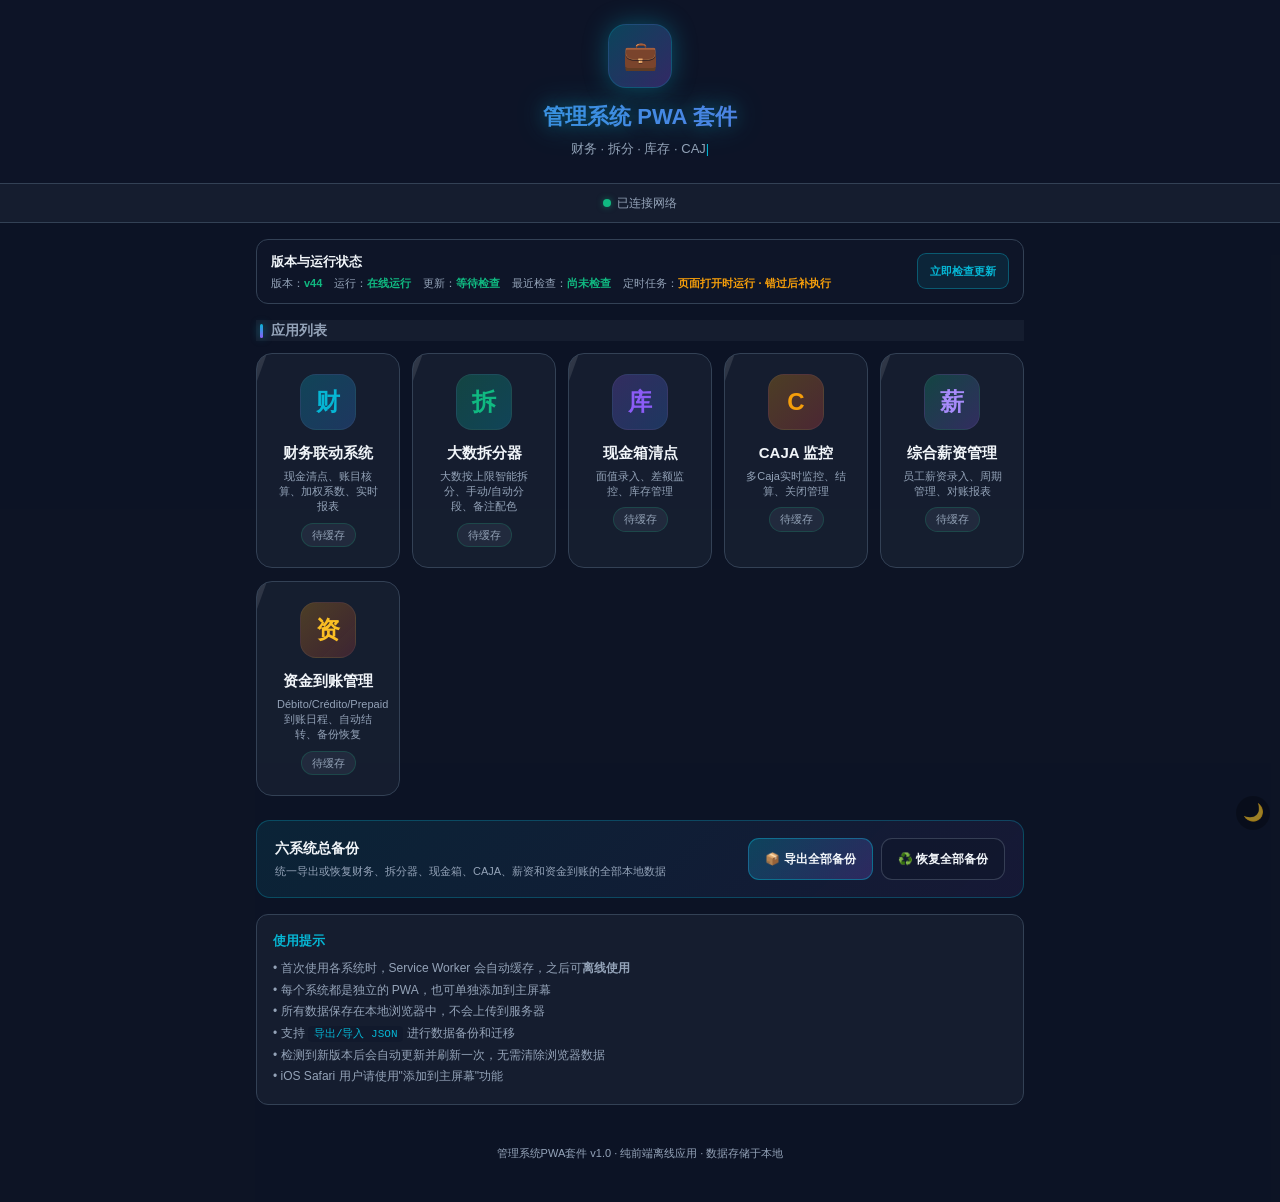
==== www/index.html @ 0d70349b "init" ====
<!DOCTYPE html>
<html lang="zh-CN">
<head>
    <meta charset="UTF-8">
    <meta name="viewport" content="width=device-width, initial-scale=1.0, maximum-scale=1.0, user-scalable=no">
    <meta name="theme-color" content="#0f172a">
    <meta name="description" content="管理系统PWA套件 - 六大系统整合门户">
    <meta name="apple-mobile-web-app-capable" content="yes">
    <meta name="apple-mobile-web-app-status-bar-style" content="black-translucent">
    <title>管理系统PWA套件</title>

    <link rel="manifest" href="./manifest.webmanifest">
<script src="./keepawake.js" defer></script>
    <link rel="apple-touch-icon" href="data:image/svg+xml,%3Csvg xmlns='http://www.w3.org/2000/svg' viewBox='0 0 100 100'%3E%3Crect width='100' height='100' rx='22' fill='%230ea5e9'/%3E%3Ctext x='50' y='68' font-size='52' text-anchor='middle' fill='white'%3E%F0%9F%92%BC%3C/text%3E%3C/svg%3E">

    <script>
        if ('serviceWorker' in navigator) {
            window.addEventListener('load', function() {
                navigator.serviceWorker.register('./sw.js')
                    .then(function(registration) {
                        console.log('[PWA] Portal ServiceWorker registered:', registration.scope);
                    })
                    .catch(function(error) {
                        console.log('[PWA] Portal ServiceWorker registration failed:', error);
                    });
            });
        }
    </script>

    <style>
        :root {
            --green: #10b981;
            --red: #ef4444;
            --yellow: #f59e0b;
            --cyan: #06b6d4;
            --purple: #8b5cf6;
            --blue: #3b82f6;
            --bg: #0f172a;
            --surface: #1e293b;
            --surface-light: #334155;
            --text: #f1f5f9;
            --text-muted: #94a3b8;
            --border: #334155;
        }

        * {
            box-sizing: border-box;
            -webkit-tap-highlight-color: transparent;
            margin: 0;
            padding: 0;
        }

        body {
            font-family: -apple-system, BlinkMacSystemFont, 'Segoe UI', Roboto, 'Helvetica Neue', Arial, 'Noto Sans SC', sans-serif;
            background: var(--bg);
            color: var(--text);
            font-size: 14px;
            line-height: 1.5;
            min-height: 100vh;
            overflow-x: hidden;
        }

        /* Header */
        .header {
            background: linear-gradient(135deg, rgba(6, 182, 212, 0.15) 0%, rgba(139, 92, 246, 0.15) 100%);
            border-bottom: 1px solid var(--border);
            padding: 24px 20px;
            text-align: center;
            position: relative;
        }

        .header-icon {
            width: 64px;
            height: 64px;
            border-radius: 18px;
            background: linear-gradient(135deg, rgba(6, 182, 212, 0.3) 0%, rgba(139, 92, 246, 0.3) 100%);
            display: inline-flex;
            align-items: center;
            justify-content: center;
            font-size: 28px;
            margin-bottom: 12px;
            border: 1px solid rgba(6, 182, 212, 0.2);
        }

        .header h1 {
            font-size: 22px;
            font-weight: 700;
            margin-bottom: 6px;
            background: linear-gradient(90deg, var(--cyan), var(--purple));
            -webkit-background-clip: text;
            -webkit-text-fill-color: transparent;
            background-clip: text;
        }

        .header p {
            color: var(--text-muted);
            font-size: 13px;
        }

        /* Install prompt */
        .install-bar {
            display: none;
            background: linear-gradient(135deg, rgba(6, 182, 212, 0.2) 0%, rgba(139, 92, 246, 0.2) 100%);
            border: 1px solid rgba(6, 182, 212, 0.3);
            border-radius: 12px;
            margin: 16px;
            padding: 14px 18px;
            align-items: center;
            justify-content: space-between;
            gap: 12px;
        }

        .install-bar.show {
            display: flex;
        }

        .install-bar-text {
            font-size: 13px;
            color: var(--text);
        }

        .install-bar-text strong {
            color: var(--cyan);
        }

        .install-btn {
            background: var(--cyan);
            color: white;
            border: none;
            padding: 8px 18px;
            border-radius: 8px;
            font-size: 13px;
            font-weight: 600;
            cursor: pointer;
            white-space: nowrap;
            transition: all 0.2s;
        }

        .install-btn:active {
            transform: scale(0.95);
        }

        /* Status bar */
        .status-bar {
            display: flex;
            align-items: center;
            justify-content: center;
            gap: 6px;
            padding: 10px 16px;
            font-size: 12px;
            color: var(--text-muted);
            border-bottom: 1px solid var(--border);
            background: var(--surface);
        }

        .status-dot {
            width: 8px;
            height: 8px;
            border-radius: 50%;
            background: var(--text-muted);
        }

        .status-dot.online {
            background: var(--green);
            box-shadow: 0 0 6px rgba(16, 185, 129, 0.5);
        }

        .status-dot.offline {
            background: var(--red);
            box-shadow: 0 0 6px rgba(239, 68, 68, 0.5);
        }

        /* App Grid */
        .container {
            padding: 16px;
            max-width: 800px;
            margin: 0 auto;
        }

        .section-title {
            font-size: 14px;
            font-weight: 600;
            color: var(--text-muted);
            margin-bottom: 12px;
            padding: 0 4px;
            display: flex;
            align-items: center;
            gap: 8px;
        }

        .section-title::before {
            content: '';
            display: block;
            width: 3px;
            height: 14px;
            background: var(--cyan);
            border-radius: 2px;
        }

        .app-grid {
            display: grid;
            grid-template-columns: repeat(2, 1fr);
            gap: 12px;
            margin-bottom: 24px;
        }

        .app-card {
            background: var(--surface);
            border: 1px solid var(--border);
            border-radius: 16px;
            padding: 20px;
            text-align: center;
            cursor: pointer;
            transition: all 0.25s ease;
            text-decoration: none;
            color: var(--text);
            position: relative;
            overflow: hidden;
        }

        .app-card::before {
            content: '';
            position: absolute;
            top: 0;
            left: 0;
            right: 0;
            height: 3px;
            background: linear-gradient(90deg, var(--cyan), var(--purple));
            opacity: 0;
            transition: opacity 0.25s;
        }

        .app-card:hover::before,
        .app-card:active::before {
            opacity: 1;
        }

        .app-card:hover {
            border-color: rgba(6, 182, 212, 0.4);
            transform: translateY(-2px);
            box-shadow: 0 8px 24px rgba(0, 0, 0, 0.3);
        }

        .app-card:active {
            transform: scale(0.98);
        }

        .app-icon {
            width: 56px;
            height: 56px;
            border-radius: 16px;
            display: inline-flex;
            align-items: center;
            justify-content: center;
            font-size: 24px;
            font-weight: 700;
            margin-bottom: 12px;
            border: 1px solid rgba(255, 255, 255, 0.05);
        }

        .app-icon.finance {
            background: linear-gradient(135deg, rgba(6, 182, 212, 0.25) 0%, rgba(59, 130, 246, 0.25) 100%);
            color: var(--cyan);
        }

        .app-icon.settlement {
            background: linear-gradient(135deg, rgba(16, 185, 129, 0.25) 0%, rgba(6, 182, 212, 0.25) 100%);
            color: var(--green);
        }

        .app-icon.inventory {
            background: linear-gradient(135deg, rgba(139, 92, 246, 0.25) 0%, rgba(59, 130, 246, 0.25) 100%);
            color: var(--purple);
        }

        .app-icon.caja {
            background: linear-gradient(135deg, rgba(245, 158, 11, 0.25) 0%, rgba(239, 68, 68, 0.25) 100%);
            color: var(--yellow);
        }

        .app-icon.salary {
            background: linear-gradient(135deg, rgba(16, 185, 129, 0.25) 0%, rgba(139, 92, 246, 0.25) 100%);
            color: #a78bfa;
        }

        .app-icon.arrival {
            background: linear-gradient(135deg, rgba(245, 158, 11, 0.25) 0%, rgba(239, 68, 68, 0.18) 100%);
            color: #fbbf24;
        }

        .app-name {
            font-size: 15px;
            font-weight: 600;
            margin-bottom: 4px;
        }

        .app-desc {
            font-size: 11px;
            color: var(--text-muted);
            line-height: 1.4;
        }

        .app-status {
            display: inline-flex;
            align-items: center;
            gap: 4px;
            margin-top: 8px;
            font-size: 11px;
            padding: 3px 10px;
            border-radius: 20px;
            background: rgba(16, 185, 129, 0.1);
            color: var(--green);
            border: 1px solid rgba(16, 185, 129, 0.2);
        }

        .app-status.cached {
            background: rgba(16, 185, 129, 0.1);
            color: var(--green);
        }

        .app-status.uncached {
            background: rgba(148, 163, 184, 0.1);
            color: var(--text-muted);
        }

        .suite-backup-panel {
            display: flex;
            align-items: center;
            justify-content: space-between;
            gap: 16px;
            padding: 17px 18px;
            margin: 0 0 16px;
            border: 1px solid rgba(6, 182, 212, 0.28);
            border-radius: 14px;
            background: linear-gradient(135deg, rgba(6, 182, 212, 0.10), rgba(139, 92, 246, 0.08));
        }

        .suite-backup-title {
            margin-bottom: 4px;
            color: var(--text);
            font-size: 14px;
            font-weight: 700;
        }

        .suite-backup-desc {
            color: var(--text-muted);
            font-size: 11px;
            line-height: 1.5;
        }

        .suite-backup-btn {
            flex: 0 0 auto;
            min-height: 42px;
            padding: 0 16px;
            border: 1px solid rgba(6, 182, 212, 0.42);
            border-radius: 11px;
            background: linear-gradient(135deg, rgba(6, 182, 212, 0.25), rgba(139, 92, 246, 0.22));
            color: var(--text);
            font: inherit;
            font-size: 12px;
            font-weight: 700;
            cursor: pointer;
            transition: transform 0.18s ease, border-color 0.18s ease, opacity 0.18s ease;
        }

        .suite-backup-btn:active { transform: scale(0.97); }
        .suite-backup-btn:disabled { cursor: wait; opacity: 0.65; }

        .suite-backup-actions {
            display: flex;
            flex: 0 0 auto;
            gap: 8px;
        }

        .suite-restore-btn {
            background: rgba(15, 23, 42, 0.56);
            border-color: rgba(148, 163, 184, 0.28);
        }

        .suite-status-panel {
            display: flex;
            align-items: center;
            justify-content: space-between;
            gap: 14px;
            margin: 0 0 16px;
            padding: 12px 14px;
            border: 1px solid var(--border);
            border-radius: 12px;
            background: rgba(15, 23, 42, 0.62);
        }

        .suite-status-main { min-width: 0; }
        .suite-status-title { color: var(--text); font-size: 13px; font-weight: 700; }
        .suite-status-list { display: flex; flex-wrap: wrap; gap: 6px 12px; margin-top: 5px; }
        .suite-status-item { color: var(--text-muted); font-size: 11px; line-height: 1.4; }
        .suite-status-item strong { color: var(--green); font-weight: 600; }
        .suite-status-item.warning strong { color: #f59e0b; }
        .suite-update-btn {
            flex: 0 0 auto;
            min-height: 36px;
            padding: 0 12px;
            border: 1px solid rgba(6, 182, 212, 0.36);
            border-radius: 9px;
            background: rgba(6, 182, 212, 0.10);
            color: var(--cyan);
            font: inherit;
            font-size: 11px;
            font-weight: 700;
            cursor: pointer;
        }
        .suite-update-btn:disabled { cursor: wait; opacity: 0.65; }

        /* Info section */
        .info-section {
            background: var(--surface);
            border: 1px solid var(--border);
            border-radius: 12px;
            padding: 16px;
            margin-top: 8px;
        }

        .info-title {
            font-size: 13px;
            font-weight: 600;
            color: var(--cyan);
            margin-bottom: 8px;
        }

        .info-text {
            font-size: 12px;
            color: var(--text-muted);
            line-height: 1.8;
        }

        .info-text code {
            background: var(--bg);
            padding: 2px 6px;
            border-radius: 4px;
            color: var(--cyan);
            font-family: 'Courier New', monospace;
            font-size: 11px;
        }

        /* Footer */
        .footer {
            text-align: center;
            padding: 24px 16px 40px;
            font-size: 11px;
            color: var(--text-muted);
        }

        /* Responsive */
        @media (min-width: 600px) {
            .app-grid {
                grid-template-columns: repeat(3, 1fr);
            }
        }

        @media (max-width: 599px) {
            .suite-status-panel { align-items: stretch; flex-direction: column; }
            .suite-update-btn { width: 100%; }
            .suite-backup-panel { align-items: stretch; flex-direction: column; }
            .suite-backup-actions { width: 100%; }
            .suite-backup-btn { flex: 1 1 0; padding: 0 10px; }
        }

        @media (min-width: 900px) {
            .app-grid {
                grid-template-columns: repeat(5, 1fr);
            }
        }

        /* Animations */
        @keyframes fadeIn {
            from { opacity: 0; transform: translateY(10px); }
            to { opacity: 1; transform: translateY(0); }
        }

        .app-card {
            animation: fadeIn 0.4s ease both;
        }

        .app-card:nth-child(1) { animation-delay: 0.05s; }
        .app-card:nth-child(2) { animation-delay: 0.1s; }
        .app-card:nth-child(3) { animation-delay: 0.15s; }
        .app-card:nth-child(4) { animation-delay: 0.2s; }
        .app-card:nth-child(5) { animation-delay: 0.25s; }
        .app-card:nth-child(6) { animation-delay: 0.3s; }

        /* ============ 特效（已精简：移除粒子画布/极光光晕/鼠标聚光灯/流星，
           这些是持续每帧重绘或持续 filter:blur 动画，属于卡顿的主要来源） ============ */

        /* 内容层提到特效之上 */
        .header, .status-bar, .install-bar, .container, .footer {
            position: relative;
            z-index: 1;
        }

        /* 标题渐变流光 */
        .header h1 {
            background: linear-gradient(90deg, var(--cyan), var(--purple), var(--green), var(--cyan));
            background-size: 300% 100%;
            -webkit-background-clip: text;
            background-clip: text;
            -webkit-text-fill-color: transparent;
            animation: gradientFlow 6s linear infinite;
        }
        @keyframes gradientFlow {
            to { background-position: 300% 0; }
        }

        /* 头部图标悬浮 + 发光 */
        .header-icon {
            animation: iconFloat 3.5s ease-in-out infinite;
            box-shadow: 0 0 24px rgba(6, 182, 212, 0.35);
        }
        @keyframes iconFloat {
            0%, 100% { transform: translateY(0); }
            50% { transform: translateY(-8px); }
        }

        /* 卡片玻璃拟态 + 光泽扫过 + 3D倾斜 */
        .app-card {
            transform-style: preserve-3d;
            transition: transform 0.15s ease, box-shadow 0.25s ease, border-color 0.25s;
            will-change: transform;
        }
        .app-card::after {
            content: '';
            position: absolute;
            top: 0;
            left: -80%;
            width: 60%;
            height: 100%;
            background: linear-gradient(105deg, transparent, rgba(255, 255, 255, 0.14), transparent);
            transform: skewX(-20deg);
            transition: left 0.6s ease;
            pointer-events: none;
        }
        .app-card:hover::after {
            left: 130%;
        }
        .app-card:hover {
            border-color: rgba(6, 182, 212, 0.6);
            box-shadow: 0 12px 32px rgba(0, 0, 0, 0.45), 0 0 20px rgba(6, 182, 212, 0.18);
        }
        .app-icon { transition: transform 0.25s ease; }
        .app-card:hover .app-icon { transform: scale(1.12) rotate(-4deg); }

        /* 状态点呼吸 */
        .status-dot.online {
            animation: dotPulse 2s ease-in-out infinite;
        }
        @keyframes dotPulse {
            0%, 100% { box-shadow: 0 0 4px rgba(16, 185, 129, 0.5); }
            50% { box-shadow: 0 0 12px rgba(16, 185, 129, 0.95); }
        }

        /* 点击涟漪 */
        .ripple {
            position: absolute;
            border-radius: 50%;
            background: rgba(6, 182, 212, 0.35);
            transform: scale(0);
            animation: rippleAnim 0.55s ease-out forwards;
            pointer-events: none;
        }
        @keyframes rippleAnim {
            to { transform: scale(4); opacity: 0; }
        }

        /* 卡片霓虹流光边框（仅 hover 时播放） */
        .app-card::before {
            height: 2px;
            background: linear-gradient(90deg, transparent, var(--cyan), var(--purple), transparent);
            background-size: 200% 100%;
            animation: borderFlow 2.5s linear infinite;
            opacity: 0;
        }
        .app-card:hover::before { opacity: 1; }
        @keyframes borderFlow {
            to { background-position: -200% 0; }
        }

        /* 标题霓虹光晕 + 副标题呼吸 */
        .header h1 {
            filter: drop-shadow(0 0 14px rgba(6,182,212,0.35));
        }
        .header p {
            animation: subtitleBreath 4s ease-in-out infinite;
        }
        @keyframes subtitleBreath {
            0%, 100% { opacity: 0.65; }
            50% { opacity: 1; text-shadow: 0 0 10px rgba(139,92,246,0.5); }
        }

        /* 区块标题竖条流光 */
        .section-title::before {
            background: linear-gradient(180deg, var(--cyan), var(--purple));
            box-shadow: 0 0 8px rgba(6,182,212,0.6);
        }

        /* 打字机光标 */
        .type-cursor {
            color: var(--cyan);
            animation: cursorBlink 0.9s step-end infinite;
        }
        @keyframes cursorBlink {
            50% { opacity: 0; }
        }

        /* 已缓存徽章发光 */
        .app-status.cached {
            box-shadow: 0 0 10px rgba(16,185,129,0.35);
            animation: cachedGlow 2.5s ease-in-out infinite;
        }
        @keyframes cachedGlow {
            0%, 100% { box-shadow: 0 0 4px rgba(16,185,129,0.2); }
            50% { box-shadow: 0 0 12px rgba(16,185,129,0.5); }
        }
    </style>
    <link rel="stylesheet" href="./fx.css">
</head>
<body>

<div class="header">
    <div class="header-icon">&#x1F4BC;</div>
    <h1>管理系统 PWA 套件</h1>
    <p id="typewriter"><span id="typeText"></span><span class="type-cursor">|</span></p>
</div>

<div class="status-bar" id="statusBar">
    <span class="status-dot online" id="statusDot"></span>
    <span id="statusText">已连接网络</span>
</div>

<div class="install-bar" id="installBar">
    <span class="install-bar-text">将此应用<strong>安装到主屏幕</strong>，可离线使用所有功能</span>
    <button class="install-btn" id="installBtn" onclick="installPWA()">立即安装</button>
</div>

<div class="container">
    <section class="suite-status-panel" aria-labelledby="suiteStatusTitle">
        <div class="suite-status-main">
            <div class="suite-status-title" id="suiteStatusTitle">版本与运行状态</div>
            <div class="suite-status-list" aria-live="polite">
                <span class="suite-status-item">版本：<strong id="suiteVersion">v44</strong></span>
                <span class="suite-status-item">运行：<strong id="suiteRuntime">正在检测…</strong></span>
                <span class="suite-status-item">更新：<strong id="suiteUpdateState">等待检查</strong></span>
                <span class="suite-status-item">最近检查：<strong id="suiteLastCheck">尚未检查</strong></span>
                <span class="suite-status-item warning">定时任务：<strong>页面打开时运行 · 错过后补执行</strong></span>
            </div>
        </div>
        <button class="suite-update-btn" id="suiteUpdateBtn" type="button" onclick="checkSuiteUpdate()">立即检查更新</button>
    </section>

    <div class="section-title">应用列表</div>

    <div class="app-grid">
        <a class="app-card" href="./finance.html" onclick="return openApp(this.href)">
            <div class="app-icon finance">&#x8D22;</div>
            <div class="app-name">财务联动系统</div>
            <div class="app-desc">现金清点、账目核算、加权系数、实时报表</div>
            <div class="app-status uncached" id="status-finance">待缓存</div>
        </a>

        <a class="app-card" href="./splitter.html" onclick="return openApp(this.href)">
            <div class="app-icon settlement">&#x62C6;</div>
            <div class="app-name">大数拆分器</div>
            <div class="app-desc">大数按上限智能拆分、手动/自动分段、备注配色</div>
            <div class="app-status uncached" id="status-splitter">待缓存</div>
        </a>

        <a class="app-card" href="./inventory.html" onclick="return openApp(this.href)">
            <div class="app-icon inventory">&#x5E93;</div>
            <div class="app-name">现金箱清点</div>
            <div class="app-desc">面值录入、差额监控、库存管理</div>
            <div class="app-status uncached" id="status-inventory">待缓存</div>
        </a>

        <a class="app-card" href="./monitor.html" onclick="return openApp(this.href)">
            <div class="app-icon caja">C</div>
            <div class="app-name">CAJA 监控</div>
            <div class="app-desc">多Caja实时监控、结算、关闭管理</div>
            <div class="app-status uncached" id="status-caja">待缓存</div>
        </a>

        <a class="app-card" href="./payroll.html" onclick="return openApp(this.href)">
            <div class="app-icon salary">&#x85AA;</div>
            <div class="app-name">综合薪资管理</div>
            <div class="app-desc">员工薪资录入、周期管理、对账报表</div>
            <div class="app-status uncached" id="status-salary">待缓存</div>
        </a>

        <a class="app-card" href="./arrival.html" onclick="return openApp(this.href)">
            <div class="app-icon arrival">&#x8D44;</div>
            <div class="app-name">资金到账管理</div>
            <div class="app-desc">Débito/Crédito/Prepaid 到账日程、自动结转、备份恢复</div>
            <div class="app-status uncached" id="status-arrival">待缓存</div>
        </a>
    </div>

    <div class="suite-backup-panel">
        <div class="suite-backup-copy">
            <div class="suite-backup-title">六系统总备份</div>
            <div class="suite-backup-desc">统一导出或恢复财务、拆分器、现金箱、CAJA、薪资和资金到账的全部本地数据</div>
        </div>
        <div class="suite-backup-actions">
            <button class="suite-backup-btn" id="suiteBackupBtn" type="button" onclick="exportAllSystemsBackup()">
                <span aria-hidden="true">📦</span>
                <span id="suiteBackupBtnText">导出全部备份</span>
            </button>
            <button class="suite-backup-btn suite-restore-btn" id="suiteRestoreBtn" type="button" onclick="document.getElementById('suiteRestoreFile').click()">
                <span aria-hidden="true">♻️</span>
                <span id="suiteRestoreBtnText">恢复全部备份</span>
            </button>
            <input id="suiteRestoreFile" type="file" accept="application/json,.json" hidden onchange="restoreAllSystemsBackup(event)">
        </div>
    </div>

    <div class="info-section">
        <div class="info-title">使用提示</div>
        <div class="info-text">
            • 首次使用各系统时，Service Worker 会自动缓存，之后可<strong>离线使用</strong><br>
            • 每个系统都是独立的 PWA，也可单独添加到主屏幕<br>
            • 所有数据保存在本地浏览器中，不会上传到服务器<br>
            • 支持 <code>导出/导入 JSON</code> 进行数据备份和迁移<br>
            • 检测到新版本后会自动更新并刷新一次，无需清除浏览器数据<br>
            • iOS Safari 用户请使用"添加到主屏幕"功能
        </div>
    </div>
</div>

<div class="footer">
    管理系统PWA套件 v1.0 · 纯前端离线应用 · 数据存储于本地
</div>

<script>
// ==========================================
// All systems backup
// ==========================================
const SUITE_DATABASES = {
    finance: ['financeDB', 'CashAllocationDB'],
    inventory: ['CashBoxDB'],
    monitor: ['CajaDB'],
    payroll: ['SalaryDB']
};

function readAllLocalStorage() {
    const result = {};
    for (let i = 0; i < localStorage.length; i++) {
        const key = localStorage.key(i);
        if (key !== null) result[key] = localStorage.getItem(key);
    }
    return result;
}

async function getExistingDatabaseNames() {
    if (!indexedDB.databases) return null;
    try {
        const databases = await indexedDB.databases();
        return new Set(databases.map(item => item.name).filter(Boolean));
    } catch (_) {
        return null;
    }
}

function dumpObjectStore(db, storeName) {
    return new Promise((resolve, reject) => {
        try {
            const transaction = db.transaction(storeName, 'readonly');
            const store = transaction.objectStore(storeName);
            const valuesRequest = store.getAll();
            const keysRequest = store.getAllKeys();
            transaction.oncomplete = () => {
                const values = valuesRequest.result || [];
                const keys = keysRequest.result || [];
                resolve({
                    keyPath: store.keyPath,
                    autoIncrement: store.autoIncrement,
                    records: values.map((value, index) => ({ key: keys[index], value }))
                });
            };
            transaction.onerror = () => reject(transaction.error || new Error('读取数据表失败'));
            transaction.onabort = () => reject(transaction.error || new Error('读取数据表中止'));
        } catch (error) {
            reject(error);
        }
    });
}

function dumpDatabase(name, existingNames) {
    return new Promise((resolve) => {
        if (existingNames && !existingNames.has(name)) {
            resolve({ name, exists: false, version: null, stores: {} });
            return;
        }

        let createdDuringCheck = false;
        const request = indexedDB.open(name);
        request.onupgradeneeded = () => { createdDuringCheck = true; };
        request.onerror = () => resolve({ name, exists: false, error: '无法读取数据库', stores: {} });
        request.onblocked = () => resolve({ name, exists: true, error: '数据库正被其他页面占用', stores: {} });
        request.onsuccess = async () => {
            const db = request.result;
            if (createdDuringCheck && db.objectStoreNames.length === 0) {
                const version = db.version;
                db.close();
                indexedDB.deleteDatabase(name);
                resolve({ name, exists: false, version, stores: {} });
                return;
            }
            const output = { name, exists: true, version: db.version, stores: {} };
            try {
                for (const storeName of Array.from(db.objectStoreNames)) {
                    output.stores[storeName] = await dumpObjectStore(db, storeName);
                }
            } catch (error) {
                output.error = error.message || String(error);
            } finally {
                db.close();
            }
            resolve(output);
        };
    });
}

async function exportAllSystemsBackup() {
    const button = document.getElementById('suiteBackupBtn');
    const buttonText = document.getElementById('suiteBackupBtnText');
    if (button.disabled) return;
    button.disabled = true;
    buttonText.textContent = '正在整理六个系统…';

    try {
        if (!window.indexedDB) throw new Error('当前浏览器不支持读取本地数据库');
        const existingNames = await getExistingDatabaseNames();
        const databaseNames = [...new Set(Object.values(SUITE_DATABASES).flat())];
        const dumps = {};
        for (const name of databaseNames) dumps[name] = await dumpDatabase(name, existingNames);

        const allLocalStorage = readAllLocalStorage();
        const backup = {
            backupType: 'management-suite-full-backup',
            version: 1,
            exportedAt: new Date().toISOString(),
            systems: {
                finance: { databases: SUITE_DATABASES.finance.map(name => dumps[name]) },
                splitter: { persistentData: null, note: '大数拆分器不保存持久数据' },
                inventory: { databases: SUITE_DATABASES.inventory.map(name => dumps[name]) },
                monitor: {
                    databases: SUITE_DATABASES.monitor.map(name => dumps[name]),
                    localStorage: { caja_config: allLocalStorage.caja_config ?? null }
                },
                payroll: { databases: SUITE_DATABASES.payroll.map(name => dumps[name]) },
                arrival: {
                    localStorage: { 'fund-arrival-manager-v1': allLocalStorage['fund-arrival-manager-v1'] ?? null }
                }
            },
            localStorageSnapshot: allLocalStorage
        };

        const date = new Date();
        const pad = value => String(value).padStart(2, '0');
        const stamp = `${date.getFullYear()}-${pad(date.getMonth() + 1)}-${pad(date.getDate())}_${pad(date.getHours())}-${pad(date.getMinutes())}-${pad(date.getSeconds())}`;
        const blob = new Blob([JSON.stringify(backup, null, 2)], { type: 'application/json' });
        const url = URL.createObjectURL(blob);
        const link = document.createElement('a');
        link.href = url;
        link.download = `六系统全部备份_${stamp}.json`;
        document.body.appendChild(link);
        link.click();
        link.remove();
        setTimeout(() => URL.revokeObjectURL(url), 1000);
        buttonText.textContent = '导出完成';
        setTimeout(() => { buttonText.textContent = '导出全部备份'; }, 1800);
    } catch (error) {
        console.error('[Backup] Export failed:', error);
        buttonText.textContent = '导出失败，请重试';
        setTimeout(() => { buttonText.textContent = '导出全部备份'; }, 2200);
    } finally {
        button.disabled = false;
    }
}

function restoreObjectStore(db, storeName, storeBackup) {
    return new Promise((resolve, reject) => {
        try {
            const transaction = db.transaction(storeName, 'readwrite');
            const store = transaction.objectStore(storeName);
            store.clear();
            for (const record of storeBackup.records) {
                if (store.keyPath === null) store.put(record.value, record.key);
                else store.put(record.value);
            }
            transaction.oncomplete = () => resolve();
            transaction.onerror = () => reject(transaction.error || new Error(`恢复 ${storeName} 失败`));
            transaction.onabort = () => reject(transaction.error || new Error(`恢复 ${storeName} 中止`));
        } catch (error) {
            reject(error);
        }
    });
}

function openDatabaseForRestore(databaseBackup, existingNames) {
    return new Promise((resolve, reject) => {
        const exists = existingNames ? existingNames.has(databaseBackup.name) : true;
        const request = exists
            ? indexedDB.open(databaseBackup.name)
            : indexedDB.open(databaseBackup.name, Math.max(1, Number(databaseBackup.version) || 1));
        request.onupgradeneeded = () => {
            const db = request.result;
            for (const [storeName, storeBackup] of Object.entries(databaseBackup.stores)) {
                if (!db.objectStoreNames.contains(storeName)) {
                    const options = { autoIncrement: Boolean(storeBackup.autoIncrement) };
                    if (storeBackup.keyPath !== null && storeBackup.keyPath !== undefined) options.keyPath = storeBackup.keyPath;
                    db.createObjectStore(storeName, options);
                }
            }
        };
        request.onsuccess = () => resolve(request.result);
        request.onerror = () => reject(request.error || new Error(`无法打开 ${databaseBackup.name}`));
        request.onblocked = () => reject(new Error(`${databaseBackup.name} 正被其他页面占用，请关闭其他系统页面后重试`));
    });
}

function validateFullBackup(backup) {
    const requiredSystems = ['finance', 'splitter', 'inventory', 'monitor', 'payroll', 'arrival'];
    if (!backup || backup.backupType !== 'management-suite-full-backup' || Number(backup.version) !== 1) {
        throw new Error('这不是本套件导出的总备份文件');
    }
    if (!backup.systems || !requiredSystems.every(name => Object.prototype.hasOwnProperty.call(backup.systems, name))) {
        throw new Error('备份文件缺少系统数据');
    }
    const databases = [
        ...(backup.systems.finance.databases || []),
        ...(backup.systems.inventory.databases || []),
        ...(backup.systems.monitor.databases || []),
        ...(backup.systems.payroll.databases || [])
    ];
    for (const database of databases) {
        if (!database || typeof database.name !== 'string' || typeof database.stores !== 'object') {
            throw new Error('备份中的数据库格式不正确');
        }
        for (const store of Object.values(database.stores)) {
            if (!store || !Array.isArray(store.records)) throw new Error('备份中的数据表格式不正确');
        }
    }
    return databases.filter(database => database.exists !== false);
}

async function restoreAllSystemsBackup(event) {
    const input = event.target;
    const file = input.files && input.files[0];
    if (!file) return;
    const button = document.getElementById('suiteRestoreBtn');
    const buttonText = document.getElementById('suiteRestoreBtnText');

    try {
        const backup = JSON.parse(await file.text());
        const databases = validateFullBackup(backup);
        const exportedTime = backup.exportedAt ? new Date(backup.exportedAt).toLocaleString() : '未知时间';
        if (!window.confirm(`将使用 ${exportedTime} 的总备份覆盖六个系统当前数据。此操作不可撤销，是否继续？`)) return;

        button.disabled = true;
        buttonText.textContent = '正在恢复…';
        const existingNames = await getExistingDatabaseNames();
        for (const databaseBackup of databases) {
            const db = await openDatabaseForRestore(databaseBackup, existingNames);
            try {
                for (const [storeName, storeBackup] of Object.entries(databaseBackup.stores)) {
                    if (!db.objectStoreNames.contains(storeName)) throw new Error(`${databaseBackup.name} 缺少数据表 ${storeName}`);
                    await restoreObjectStore(db, storeName, storeBackup);
                }
            } finally {
                db.close();
            }
        }

        if (backup.localStorageSnapshot && typeof backup.localStorageSnapshot === 'object') {
            for (const [key, value] of Object.entries(backup.localStorageSnapshot)) {
                if (typeof value === 'string') localStorage.setItem(key, value);
            }
        }
        buttonText.textContent = '恢复完成';
        window.alert('六个系统的数据已恢复完成，页面将自动刷新。');
        window.location.reload();
    } catch (error) {
        console.error('[Backup] Restore failed:', error);
        window.alert(`恢复失败：${error.message || '备份文件无效'}`);
        buttonText.textContent = '恢复全部备份';
    } finally {
        button.disabled = false;
        input.value = '';
    }
}

// ==========================================
// PWA Install Prompt
// ==========================================
let deferredPrompt = null;

window.addEventListener('beforeinstallprompt', (e) => {
    e.preventDefault();
    deferredPrompt = e;
    document.getElementById('installBar').classList.add('show');
});

window.addEventListener('appinstalled', () => {
    document.getElementById('installBar').classList.remove('show');
    deferredPrompt = null;
    console.log('[PWA] App was installed');
});

function installPWA() {
    if (!deferredPrompt) return;
    deferredPrompt.prompt();
    deferredPrompt.userChoice.then((choiceResult) => {
        if (choiceResult.outcome === 'accepted') {
            console.log('[PWA] User accepted install');
        }
        deferredPrompt = null;
    });
}

// ==========================================
// Network Status
// ==========================================
function updateOnlineStatus() {
    const dot = document.getElementById('statusDot');
    const text = document.getElementById('statusText');
    if (navigator.onLine) {
        dot.className = 'status-dot online';
        text.textContent = '已连接网络';
    } else {
        dot.className = 'status-dot offline';
        text.textContent = '离线模式 - 所有功能仍可用';
    }
    updateSuiteRuntime();
}

function updateSuiteRuntime(cacheReady) {
    const el = document.getElementById('suiteRuntime');
    if (!el) return;
    if (!navigator.onLine) {
        el.textContent = '离线运行';
    } else if (cacheReady === true) {
        el.textContent = '在线 · 离线缓存已就绪';
    } else {
        el.textContent = '在线运行';
    }
}

window.addEventListener('online', updateOnlineStatus);
window.addEventListener('offline', updateOnlineStatus);
updateOnlineStatus();

// ==========================================
// Cache Status Check
// ==========================================
async function checkCacheStatus() {
    if (!('caches' in window)) return;
    
    try {
        const pages = {
            'finance': './finance.html',
            'splitter': './splitter.html',
            'inventory': './inventory.html',
            'caja': './monitor.html',
            'salary': './payroll.html',
            'arrival': './arrival.html'
        };
        let allCached = true;
        for (const [sys, url] of Object.entries(pages)) {
            const cached = await caches.match(url, { ignoreSearch: true });
            const el = document.getElementById('status-' + sys);
            if (el && cached) {
                el.className = 'app-status cached';
                el.textContent = '已缓存';
            } else {
                allCached = false;
            }
        }
        updateSuiteRuntime(allCached);
        return allCached;
    } catch (e) {
        console.warn('Cache check failed:', e);
        return false;
    }
}

// ==========================================
// Version and update status
// ==========================================
function formatUpdateTime(timestamp) {
    if (!timestamp) return '尚未检查';
    return new Date(timestamp).toLocaleTimeString('zh-CN', { hour: '2-digit', minute: '2-digit' });
}

function renderSuiteUpdateStatus(detail) {
    detail = detail || {};
    const labels = {
        idle: '等待检查', checking: '正在检查…', current: '已是最新版本',
        updating: '发现更新，正在安装…', reloading: '更新完成，正在刷新…',
        offline: '离线，暂不检查', unsupported: '不支持自动更新', error: '检查失败，可重试'
    };
    const version = document.getElementById('suiteVersion');
    const state = document.getElementById('suiteUpdateState');
    const last = document.getElementById('suiteLastCheck');
    const button = document.getElementById('suiteUpdateBtn');
    if (version) version.textContent = detail.version || 'v44';
    if (state) state.textContent = labels[detail.state] || detail.message || '等待检查';
    if (last) last.textContent = formatUpdateTime(detail.checkedAt);
    if (button) {
        const busy = detail.state === 'checking' || detail.state === 'updating' || detail.state === 'reloading';
        button.disabled = busy;
        button.textContent = busy ? '正在检查…' : '立即检查更新';
    }
}

window.addEventListener('suite-update-status', event => renderSuiteUpdateStatus(event.detail));

function checkSuiteUpdate() {
    if (window.SuiteUpdater) {
        window.SuiteUpdater.checkNow();
    } else {
        renderSuiteUpdateStatus({ state: 'unsupported', version: 'v44', checkedAt: Date.now() });
    }
}

window.addEventListener('DOMContentLoaded', () => {
    if (window.SuiteUpdater) renderSuiteUpdateStatus(window.SuiteUpdater.getState());
    updateSuiteRuntime();
});

// 首次加载时 SW 可能尚未完成预缓存，轮询直到全部缓存完成
(async function watchCacheStatus() {
    for (let i = 0; i < 30; i++) {
        const done = await checkCacheStatus();
        if (done) return;
        await new Promise(r => setTimeout(r, 2000));
    }
})();

// SW 激活/更新完成后立即重新检测
if ('serviceWorker' in navigator) {
    navigator.serviceWorker.addEventListener('controllerchange', () => {
        setTimeout(checkCacheStatus, 500);
    });
    navigator.serviceWorker.ready.then(() => setTimeout(checkCacheStatus, 500));
}

// iOS 上从其他应用切回时重新检测一次
document.addEventListener('visibilitychange', () => {
    if (!document.hidden) checkCacheStatus();
});

// ==========================================
// App Launcher
// ==========================================
function openApp(href) {
    // Normal navigation - the SW will handle offline serving
    return true;
}

// ==========================================
// 卡片3D倾斜 + 点击涟漪（仅在交互瞬间触发，成本很低）
// ==========================================
document.querySelectorAll('.app-card').forEach(card => {
    card.addEventListener('mousemove', e => {
        const rect = card.getBoundingClientRect();
        const rx = ((e.clientY - rect.top) / rect.height - 0.5) * -10;
        const ry = ((e.clientX - rect.left) / rect.width - 0.5) * 10;
        card.style.transform = 'perspective(600px) rotateX(' + rx + 'deg) rotateY(' + ry + 'deg) translateY(-3px)';
    });
    card.addEventListener('mouseleave', () => { card.style.transform = ''; });
    card.addEventListener('click', e => {
        const rect = card.getBoundingClientRect();
        const ripple = document.createElement('span');
        ripple.className = 'ripple';
        const size = Math.max(rect.width, rect.height);
        ripple.style.width = ripple.style.height = size + 'px';
        ripple.style.left = (e.clientX - rect.left - size / 2) + 'px';
        ripple.style.top = (e.clientY - rect.top - size / 2) + 'px';
        card.appendChild(ripple);
        setTimeout(() => ripple.remove(), 600);
    });
});

// ==========================================
// 打字机副标题
// ==========================================
(function () {
    const el = document.getElementById('typeText');
    const lines = ['财务 · 拆分 · 库存 · CAJA · 薪资 五大系统整合', '纯前端离线运行 · 数据存储于本地', '祝今天开张大吉，数钱数到手软'];
    let li = 0, ci = 0, deleting = false;
    function type() {
        const line = lines[li];
        if (!deleting) {
            el.textContent = line.slice(0, ++ci);
            if (ci === line.length) { deleting = true; setTimeout(type, 2200); return; }
            setTimeout(type, 70);
        } else {
            el.textContent = line.slice(0, --ci);
            if (ci === 0) { deleting = false; li = (li + 1) % lines.length; setTimeout(type, 400); return; }
            setTimeout(type, 30);
        }
    }
    type();
})();
</script>

</body>
</html>
---- www/fx.css ----
/* ============ 共享特效（已精简：移除会造成卡顿的持续性/高频特效） ============
   移除：#fxCanvas 粒子画布、.aurora 极光光晕（含 filter:blur 持续动画）、
   #fxSpotlight 鼠标聚光灯、.fx-meteor 流星、.fx-confetti 彩带、.fx-money 钞票雨、
   .fx-rainbow 长按彩虹边框 —— 以上均为纯装饰彩蛋或持续重绘/重排的动画，
   与业务功能无关且是卡顿的主要来源。
   保留：卡片悬停光泽、按钮反馈、输入框聚焦发光、滚动入场渐显、页面淡入、
   按钮水波纹、问候语、状态栏切换提示 —— 均为一次性或仅交互瞬间触发，成本很低。 */

/* 通用卡片光泽扫过 + 悬停发光（纯 CSS，仅 hover 时触发） */
.metric-card, .caja-card, .staff-card, .card, .app-card,
.arrival-page .stat, .arrival-page .panel, .arrival-page .day-group {
    position: relative;
    overflow: hidden;
    transition: box-shadow 0.25s ease, border-color 0.25s ease, transform 0.15s ease;
}
.metric-card::after, .caja-card::after, .staff-card::after, .card::after,
.arrival-page .stat::after, .arrival-page .panel::after, .arrival-page .day-group::after {
    content: '';
    position: absolute;
    top: 0;
    left: -80%;
    width: 60%;
    height: 100%;
    background: linear-gradient(105deg, transparent, rgba(255,255,255,0.10), transparent);
    transform: skewX(-20deg);
    transition: left 0.6s ease;
    pointer-events: none;
}
.metric-card:hover::after, .caja-card:hover::after, .staff-card:hover::after, .card:hover::after,
.arrival-page .stat:hover::after, .arrival-page .panel:hover::after, .arrival-page .day-group:hover::after {
    left: 130%;
}
.metric-card:hover, .caja-card:hover, .staff-card:hover, .card:hover,
.arrival-page .stat:hover, .arrival-page .panel:hover, .arrival-page .day-group:hover {
    border-color: rgba(6,182,212,0.5) !important;
    box-shadow: 0 8px 24px rgba(0,0,0,0.4), 0 0 16px rgba(6,182,212,0.15);
    transform: translateY(-2px);
}

/* 按钮点击缩放 + 悬停发光 */
button {
    transition: transform 0.15s ease, box-shadow 0.25s ease, filter 0.2s ease;
}
button:hover { filter: brightness(1.12); box-shadow: 0 0 14px rgba(6,182,212,0.25); }
button:active { transform: scale(0.95); }

/* 标题呼吸光晕（静态阴影，无动画） */
h1, .header h1, .title {
    text-shadow: 0 0 18px rgba(6,182,212,0.25);
}

/* 输入框聚焦霓虹边框 */
input:focus, textarea:focus, select:focus {
    outline: none;
    border-color: rgba(6,182,212,0.7) !important;
    box-shadow: 0 0 0 2px rgba(6,182,212,0.15), 0 0 14px rgba(6,182,212,0.35) !important;
    transition: box-shadow 0.25s ease, border-color 0.25s ease;
}

/* 滚动入场渐显（进入视口后触发一次，非持续动画） */
.fx-reveal {
    opacity: 0;
    transform: translateY(18px);
    transition: opacity 0.5s ease, transform 0.5s ease;
}
.fx-reveal.fx-shown {
    opacity: 1;
    transform: translateY(0);
}

/* 页面载入淡入（一次性，0.4s 后结束） */
@keyframes fxPageIn {
    from { opacity: 0; }
    to { opacity: 1; }
}
/* 已移除 body 淡入：部分预览环境动画不推进会导致整页一直透明 */

/* 按钮水波纹（pointerdown 触发，短生命周期） */
.fx-btn-ripple {
    position: absolute;
    border-radius: 50%;
    background: rgba(255,255,255,0.35);
    transform: scale(0);
    animation: fxBtnRipple 0.5s ease-out forwards;
    pointer-events: none;
}
@keyframes fxBtnRipple {
    to { transform: scale(3); opacity: 0; }
}
button { position: relative; overflow: hidden; }

/* 时段问候语 */
.fx-greeting {
    text-align: center;
    font-size: 12px;
    color: #94a3b8;
    padding: 6px 0 0;
    animation: fxGreetingIn 0.8s ease;
    position: relative;
    z-index: 1;
}
@keyframes fxGreetingIn {
    from { opacity: 0; transform: translateY(-6px); }
    to { opacity: 1; transform: translateY(0); }
}

/* 状态栏切换动画（仅在线/离线状态变化时触发一次） */
@keyframes fxStatusFlash {
    0% { background: rgba(245,158,11,0.35); }
    100% { background: transparent; }
}
.fx-status-flash {
    animation: fxStatusFlash 1s ease;
}

/* ============ 全局半透明底色 ============ */

/* 变量层统一改为半透明 */
:root {
    --bg: rgba(15, 23, 42, 0.5) !important;
    --surface: rgba(30, 41, 59, 0.5) !important;
    --surface-light: rgba(51, 65, 85, 0.5) !important;
    --card: rgba(26, 29, 36, 0.5) !important;
    --card2: rgba(34, 38, 47, 0.5) !important;
}

/* html 提供深色兜底，避免 body 半透明后露白 */
html { background: #0b1120; }

/* 主要容器磨砂质感（禁用 backdrop-filter，避免额外的合成层/模糊开销） */
.metric-card, .caja-card, .staff-card, .card, .app-card,
.info-section, .progress-section, .quick-input, .action-section,
.diff-display, .modal-content {
    backdrop-filter: none;
    -webkit-backdrop-filter: none;
}

/* 自制键盘半透明磨砂（原为写死的 #161b22 / #21262d / #1a212b） */
#vk-keypad {
    background: rgba(22, 27, 34, 0.5) !important;
    backdrop-filter: none;
    -webkit-backdrop-filter: none;
}
#vk-keypad button {
    background: rgba(33, 38, 45, 0.5) !important;
    backdrop-filter: none;
    -webkit-backdrop-filter: none;
}
.vk-toolbar button {
    background: rgba(26, 33, 43, 0.5) !important;
}

/* 回车键与附近功能键（空格/⌫）样式一致，不再单独高亮 */
.vk-enter {
    color: #fff !important;
}

/* 吸顶头部 / 底部栏 50% 透明，无模糊 */
.header, .bottom-bar, .bottom-stats {
    background: rgba(15, 23, 42, 0.5) !important;
    backdrop-filter: none !important;
    -webkit-backdrop-filter: none !important;
}

/* 其余可见容器统一 50% 透明 */
.metric-card, .caja-card, .staff-card, .card, .app-card,
.info-section, .progress-section, .quick-input, .action-section,
.diff-display, .modal-content, .face-input, .toast,
table, thead, th, td, input, select, textarea,
.status-bar, .install-bar, .section-title {
    background-color: rgba(30, 41, 59, 0.5) !important;
}
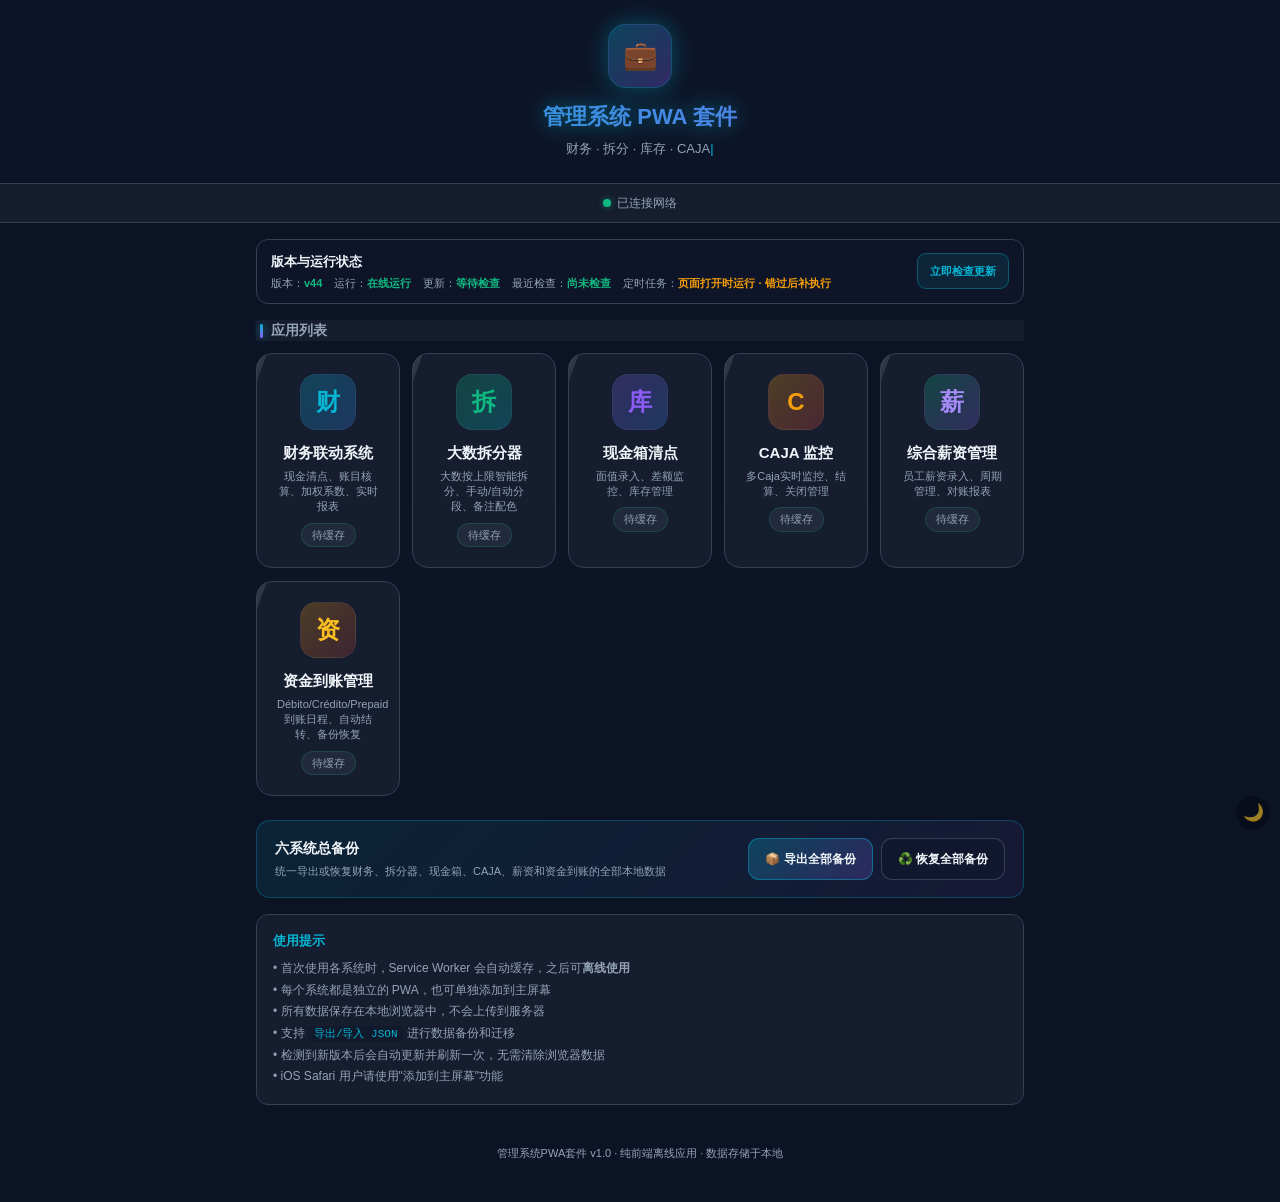
==== commit a6dac2ec: "fullscreen webview + viewport-fit" ====
--- a/www/index.html
+++ b/www/index.html
@@ -2,7 +2,7 @@
 <html lang="zh-CN">
 <head>
     <meta charset="UTF-8">
-    <meta name="viewport" content="width=device-width, initial-scale=1.0, maximum-scale=1.0, user-scalable=no">
+    <meta name="viewport" content="width=device-width, initial-scale=1.0, maximum-scale=1.0, user-scalable=no, viewport-fit=cover">
     <meta name="theme-color" content="#0f172a">
     <meta name="description" content="管理系统PWA套件 - 六大系统整合门户">
     <meta name="apple-mobile-web-app-capable" content="yes">
@@ -58,6 +58,8 @@
             line-height: 1.5;
             min-height: 100vh;
             overflow-x: hidden;
+            padding-top: env(safe-area-inset-top, 0px);
+            padding-bottom: env(safe-area-inset-bottom, 0px);
         }
 
         /* Header */
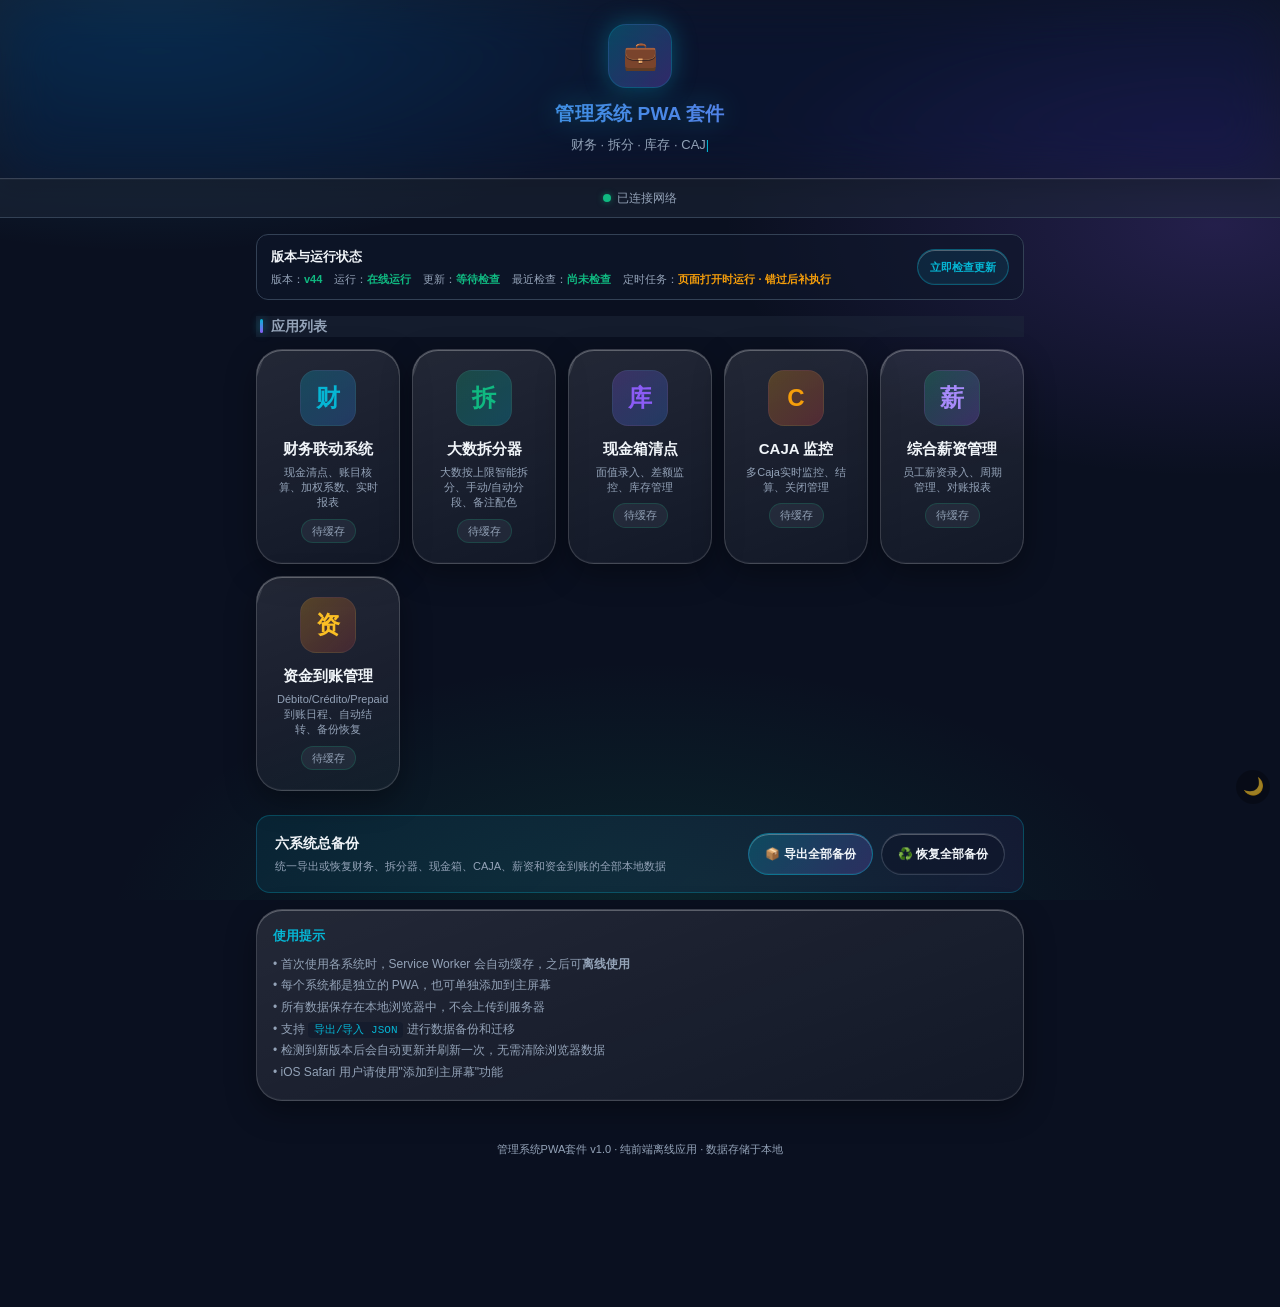
==== commit a37a3e12: "native bridge: haptics, clipboard, share, backup vault, update check; ios26 UI" ====
--- a/www/index.html
+++ b/www/index.html
@@ -622,6 +622,9 @@
         }
     </style>
     <link rel="stylesheet" href="./fx.css">
+<link rel="stylesheet" href="./ios26.css">
+<script src="./native-bridge.js"></script>
+<script src="./backup-core.js"></script>
 </head>
 <body>
 
@@ -1212,5 +1215,6 @@
 })();
 </script>
 
+<script src="./index-native.js"></script>
 </body>
 </html>
--- a/www/ios26.css
+++ b/www/ios26.css
@@ -0,0 +1,172 @@
+/* ============ iOS 26 "Liquid Glass" 风格层（须最后加载）============
+   玻璃只用在页头/底部栏/标签栏/弹窗这些少量面积大的元素上，卡片用半透明渐变+高光描边，避免卡顿。 */
+:root {
+  --g-fill: rgba(255,255,255,.07);
+  --g-fill-strong: rgba(255,255,255,.12);
+  --g-stroke: rgba(255,255,255,.16);
+  --g-hi: inset 0 1px 0 rgba(255,255,255,.28), inset 0 -1px 0 rgba(255,255,255,.04);
+  --g-shadow: 0 10px 30px rgba(0,0,0,.35);
+  --spring: cubic-bezier(.22,1.2,.36,1);
+}
+html { background: #070b18 !important; }
+body {
+  background:
+    radial-gradient(60% 40% at 12% 0%, rgba(56,189,248,.22), transparent 70%),
+    radial-gradient(55% 40% at 95% 25%, rgba(139,92,246,.20), transparent 70%),
+    radial-gradient(60% 45% at 50% 105%, rgba(16,185,129,.14), transparent 70%),
+    #0a1020 !important;
+  background-attachment: fixed !important;
+  -webkit-tap-highlight-color: transparent;
+  -webkit-user-select: none; user-select: none;
+  -webkit-font-smoothing: antialiased;
+}
+input, textarea, [contenteditable] { -webkit-user-select: text; user-select: text; }
+
+/* ---------- 页头：玻璃导航栏 ---------- */
+.header {
+  background: rgba(20,28,48,.42) !important;
+  -webkit-backdrop-filter: blur(28px) saturate(180%) !important;
+  backdrop-filter: blur(28px) saturate(180%) !important;
+  border-bottom: .5px solid rgba(255,255,255,.18) !important;
+  box-shadow: 0 1px 0 rgba(255,255,255,.06), 0 8px 24px rgba(0,0,0,.25);
+}
+.header h1 { font-size: 19px; letter-spacing: .2px; text-shadow: none !important; }
+
+/* ---------- 按钮：胶囊 + 高光 + 弹性按压 ---------- */
+button {
+  border-radius: 999px !important;
+  border: .5px solid var(--g-stroke);
+  box-shadow: var(--g-hi);
+  transition: transform .35s var(--spring), filter .2s ease, background .2s ease;
+  -webkit-user-select: none; user-select: none; -webkit-touch-callout: none;
+}
+button:hover { filter: none; box-shadow: var(--g-hi); }
+button:active { transform: scale(.94); filter: brightness(1.15); transition-duration: .12s; }
+.header-actions button, .header button { padding: 8px 14px; }
+
+/* ---------- 卡片：圆角 + 渐变玻璃质感 ---------- */
+.metric-card, .caja-card, .staff-card, .card, .app-card, .info-section, .progress-section,
+.quick-input, .action-section, .diff-display,
+.arrival-page .stat, .arrival-page .panel, .arrival-page .day-group, .platform-unified-panel {
+  border-radius: 26px !important;
+  border: .5px solid var(--g-stroke) !important;
+  background: linear-gradient(160deg, rgba(255,255,255,.10), rgba(255,255,255,.035)) !important;
+  box-shadow: var(--g-hi), var(--g-shadow) !important;
+}
+.metric-card:hover, .caja-card:hover, .staff-card:hover, .card:hover, .app-card:hover,
+.arrival-page .stat:hover, .arrival-page .panel:hover, .arrival-page .day-group:hover {
+  transform: none !important;
+  border-color: var(--g-stroke) !important;
+  box-shadow: var(--g-hi), var(--g-shadow) !important;
+}
+.app-card:active { transform: scale(.97) !important; transition: transform .3s var(--spring); }
+.metric-card::after, .caja-card::after, .staff-card::after, .card::after { display: none; }
+
+/* ---------- 输入框 ---------- */
+input, select, textarea {
+  border-radius: 16px !important;
+  background-color: rgba(255,255,255,.07) !important;
+  border: .5px solid rgba(255,255,255,.14) !important;
+}
+input:focus, textarea:focus, select:focus {
+  border-color: rgba(56,189,248,.8) !important;
+  box-shadow: 0 0 0 3px rgba(56,189,248,.22) !important;
+}
+
+/* ---------- 标签栏：分段胶囊 ---------- */
+.tabs {
+  gap: 2px !important; padding: 4px !important; border-radius: 999px;
+  background: rgba(255,255,255,.07);
+  border: .5px solid var(--g-stroke);
+  box-shadow: var(--g-hi);
+  -webkit-backdrop-filter: blur(20px); backdrop-filter: blur(20px);
+  scrollbar-width: none;
+}
+.tabs::-webkit-scrollbar { display: none; }
+.tab {
+  border-radius: 999px !important; border: none !important;
+  background: transparent !important; padding: 9px 16px !important;
+  transition: background .3s var(--spring), color .2s, box-shadow .3s;
+}
+.tab.active {
+  background: linear-gradient(180deg, rgba(255,255,255,.30), rgba(255,255,255,.14)) !important;
+  color: #fff !important;
+  box-shadow: var(--g-hi), 0 4px 14px rgba(0,0,0,.3);
+}
+
+/* ---------- 底部操作栏：悬浮玻璃胶囊 ---------- */
+.bottom-bar {
+  position: fixed !important;
+  left: 12px !important; right: 12px !important;
+  bottom: calc(env(safe-area-inset-bottom, 0px) * .45 + 8px) !important;
+  margin: 0 !important;
+  padding: 8px !important;
+  gap: 8px !important;
+  border-radius: 34px !important;
+  border: .5px solid rgba(255,255,255,.22) !important;
+  background: rgba(24,32,54,.46) !important;
+  -webkit-backdrop-filter: blur(30px) saturate(190%) !important;
+  backdrop-filter: blur(30px) saturate(190%) !important;
+  box-shadow: var(--g-hi), 0 14px 36px rgba(0,0,0,.45) !important;
+}
+.bottom-bar button { border-radius: 26px !important; padding: 13px 8px !important; font-weight: 600; }
+.bottom-stats {
+  left: 24px !important; right: 24px !important;
+  bottom: calc(var(--bb-h, 60px) + env(safe-area-inset-bottom, 0px) * .45 + 18px) !important;
+  border-radius: 22px !important;
+  border: .5px solid var(--g-stroke) !important;
+  background: rgba(24,32,54,.46) !important;
+  -webkit-backdrop-filter: blur(24px) !important; backdrop-filter: blur(24px) !important;
+  box-shadow: var(--g-hi), var(--g-shadow);
+}
+body { padding-bottom: calc(110px + env(safe-area-inset-bottom, 0px)) !important; }
+
+/* ---------- 弹窗：背景模糊 + 大圆角玻璃面板 ---------- */
+.modal {
+  background: rgba(0,0,0,.38) !important;
+  -webkit-backdrop-filter: blur(10px); backdrop-filter: blur(10px);
+}
+.modal-content {
+  border-radius: 32px !important;
+  border: .5px solid rgba(255,255,255,.22) !important;
+  background: linear-gradient(170deg, rgba(48,60,90,.80), rgba(22,30,52,.88)) !important;
+  -webkit-backdrop-filter: blur(30px) saturate(180%); backdrop-filter: blur(30px) saturate(180%);
+  box-shadow: var(--g-hi), 0 24px 60px rgba(0,0,0,.55) !important;
+  animation: iosPop .45s var(--spring);
+}
+@keyframes iosPop { from { opacity: 0; transform: translateY(24px) scale(.96); } to { opacity: 1; transform: none; } }
+.modal[style*="flex-end"] .modal-content, .modal-content { margin-bottom: calc(env(safe-area-inset-bottom, 0px) * .5 + 8px); }
+
+/* ---------- 其他细节 ---------- */
+.toast { border-radius: 999px !important; -webkit-backdrop-filter: blur(20px); backdrop-filter: blur(20px); }
+table { border-radius: 16px; }
+.progress-bar { border-radius: 999px !important; }
+::-webkit-scrollbar { width: 0; height: 0; }
+#vk-keypad { border-radius: 28px 28px 0 0 !important; -webkit-backdrop-filter: blur(30px); backdrop-filter: blur(30px); }
+
+/* 入场渐显不依赖过渡动画，避免动画不推进时卡片整块消失 */
+.fx-reveal, .fx-reveal.fx-shown { opacity: 1 !important; transform: none !important; transition: none !important; }
+
+/* ---------- 液态玻璃滑块（tabs-glass.js）---------- */
+.tabs { position: relative; }
+.tabs .tab { position: relative; z-index: 2; }
+.glass-ind {
+  position: absolute; left: 0; top: 0; z-index: 1; pointer-events: none;
+  border-radius: 999px;
+  background: linear-gradient(180deg, rgba(255,255,255,.34), rgba(255,255,255,.14));
+  border: .5px solid rgba(255,255,255,.35);
+  box-shadow: inset 0 1px 0 rgba(255,255,255,.5), inset 0 -8px 14px rgba(56,189,248,.14), 0 6px 18px rgba(0,0,0,.35);
+  -webkit-backdrop-filter: blur(6px) saturate(200%); backdrop-filter: blur(6px) saturate(200%);
+  opacity: 0; will-change: transform, width;
+}
+.tabs .tab.active { background: transparent !important; box-shadow: none !important; font-weight: 700; }
+.tab:active { transform: scale(.94); transition: transform .12s; }
+
+/* 自制数字键盘：保持方圆角矩形，不用胶囊 */
+#vk-keypad button { border-radius: 16px !important; box-shadow: none; }
+
+/* 原页面的 fadeIn 若动画不推进会停在透明，直接取消 */
+.caja-body, .tab-content { animation: none !important; opacity: 1 !important; }
+
+/* 首页应用卡片入场动画:不依赖动画推进,避免停在透明 */
+.app-card { animation: none !important; opacity: 1 !important; transform: none; }
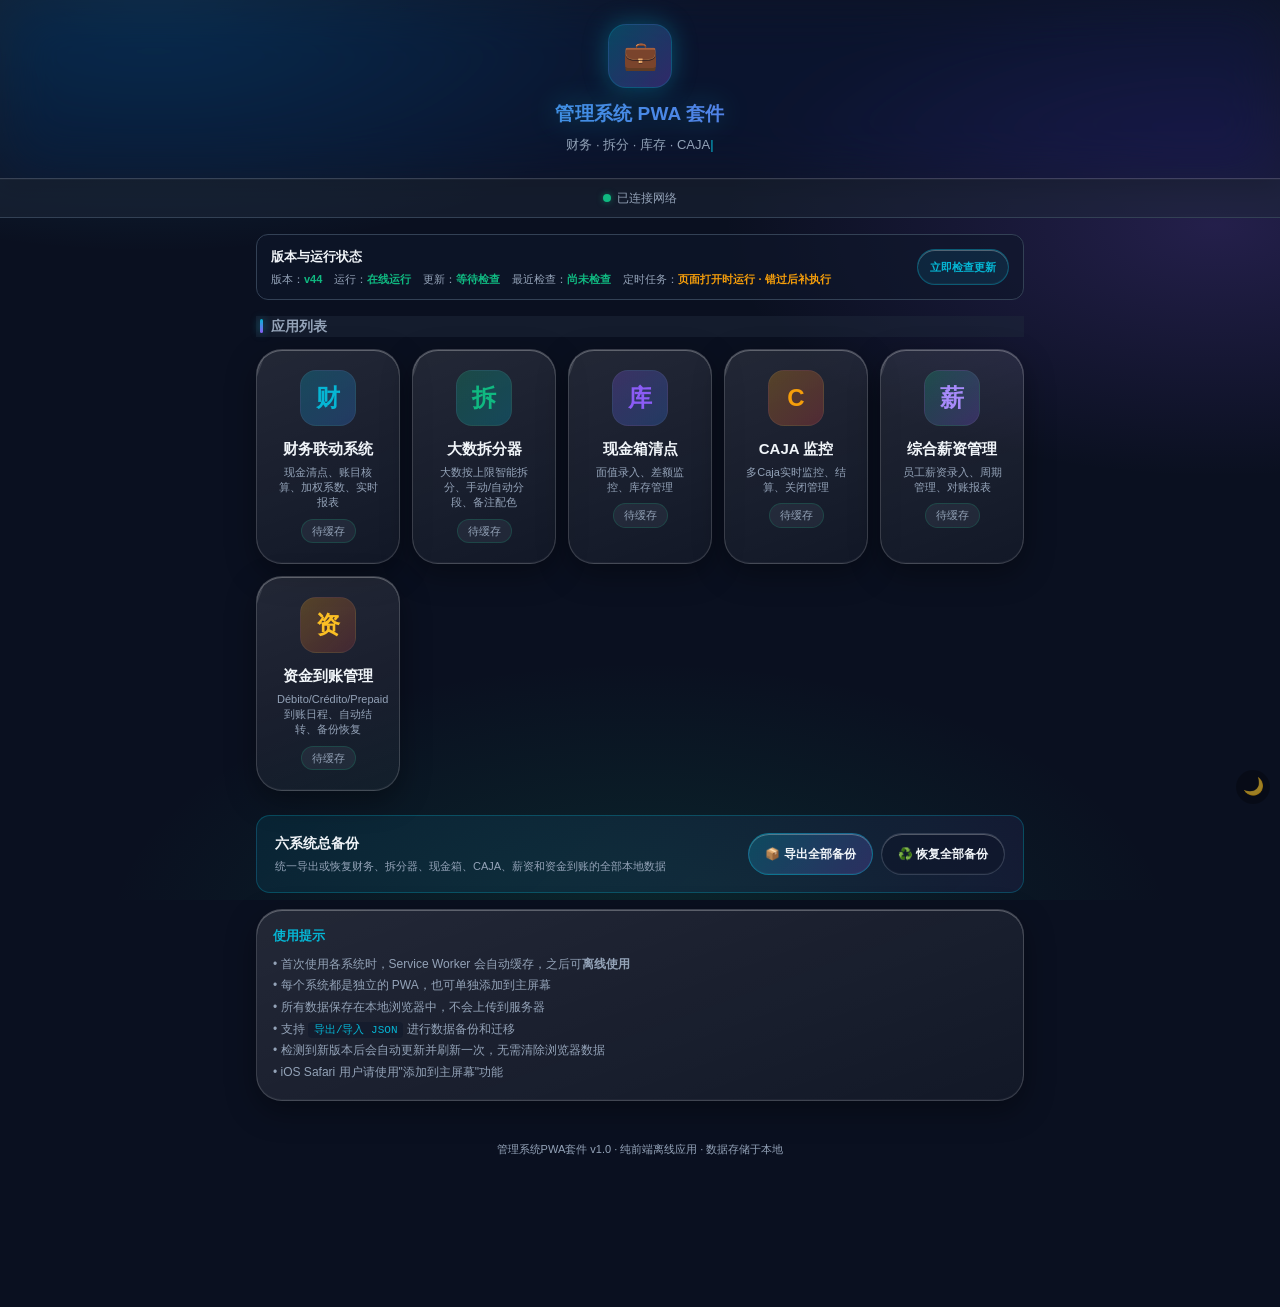
==== commit 2b52b163: "keyboard avoidance, wider haptics, scheduled backup, modal fixes" ====
--- a/www/index.html
+++ b/www/index.html
@@ -1216,5 +1216,7 @@
 </script>
 
 <script src="./index-native.js"></script>
+<script src="./keyboard-avoid.js"></script>
+<script src="./tabs-glass.js"></script>
 </body>
 </html>
--- a/www/ios26.css
+++ b/www/ios26.css
@@ -132,9 +132,8 @@
   background: linear-gradient(170deg, rgba(48,60,90,.80), rgba(22,30,52,.88)) !important;
   -webkit-backdrop-filter: blur(30px) saturate(180%); backdrop-filter: blur(30px) saturate(180%);
   box-shadow: var(--g-hi), 0 24px 60px rgba(0,0,0,.55) !important;
-  animation: iosPop .45s var(--spring);
 }
-@keyframes iosPop { from { opacity: 0; transform: translateY(24px) scale(.96); } to { opacity: 1; transform: none; } }
+/* 弹窗弹出动效由 tabs-glass.js 用 Web Animations 实现:只做位移/缩放,不动透明度,动画不推进时也保持可见 */
 .modal[style*="flex-end"] .modal-content, .modal-content { margin-bottom: calc(env(safe-area-inset-bottom, 0px) * .5 + 8px); }
 
 /* ---------- 其他细节 ---------- */
@@ -142,7 +141,7 @@
 table { border-radius: 16px; }
 .progress-bar { border-radius: 999px !important; }
 ::-webkit-scrollbar { width: 0; height: 0; }
-#vk-keypad { border-radius: 28px 28px 0 0 !important; -webkit-backdrop-filter: blur(30px); backdrop-filter: blur(30px); }
+#vk-keypad { border-radius: 28px 28px 0 0 !important; background: linear-gradient(180deg, #1b2438, #0f1626) !important; border-top: .5px solid rgba(255,255,255,.22) !important; box-shadow: 0 -10px 30px rgba(0,0,0,.5) !important; padding-bottom: calc(10px + env(safe-area-inset-bottom, 0px)) !important; }
 
 /* 入场渐显不依赖过渡动画，避免动画不推进时卡片整块消失 */
 .fx-reveal, .fx-reveal.fx-shown { opacity: 1 !important; transform: none !important; transition: none !important; }
@@ -163,10 +162,22 @@
 .tab:active { transform: scale(.94); transition: transform .12s; }
 
 /* 自制数字键盘：保持方圆角矩形，不用胶囊 */
-#vk-keypad button { border-radius: 16px !important; box-shadow: none; }
+#vk-keypad button { border-radius: 16px !important; box-shadow: none; background: #263149 !important; border: .5px solid rgba(255,255,255,.12) !important; }
+#vk-keypad button:active { background: var(--cyan, #38bdf8) !important; color: #04121f !important; }
 
 /* 原页面的 fadeIn 若动画不推进会停在透明，直接取消 */
 .caja-body, .tab-content { animation: none !important; opacity: 1 !important; }
 
 /* 首页应用卡片入场动画:不依赖动画推进,避免停在透明 */
 .app-card { animation: none !important; opacity: 1 !important; transform: none; }
+
+/* 输入框避让键盘:给页面底部按键盘高度留白,保证最底部的输入框也能滚到键盘上方 */
+body { padding-bottom: calc(110px + env(safe-area-inset-bottom, 0px) + var(--kb-room, 0px)) !important; }
+
+/* 原页面各弹窗/面板自带从透明起步的入场动画(slideUp/fadeIn/pop):统一取消,由 tabs-glass.js 用只改位移的动画替代 */
+.modal-content, .platform-body, .caja-body, .seg-pop { animation: none !important; }
+.modal.show .modal-content { opacity: 1 !important; }
+
+/* 自制键盘弹出时弹窗贴在页头下方,不被页头压住;高度也扣掉页头 */
+body.vk-open .modal.show { padding-top: calc(env(safe-area-inset-top, 0px) + 66px) !important; }
+body.vk-open .modal.show .modal-content { max-height: calc(100vh - var(--vk-h, 460px) - env(safe-area-inset-top, 0px) - 84px) !important; max-height: calc(100dvh - var(--vk-h, 460px) - env(safe-area-inset-top, 0px) - 84px) !important; }
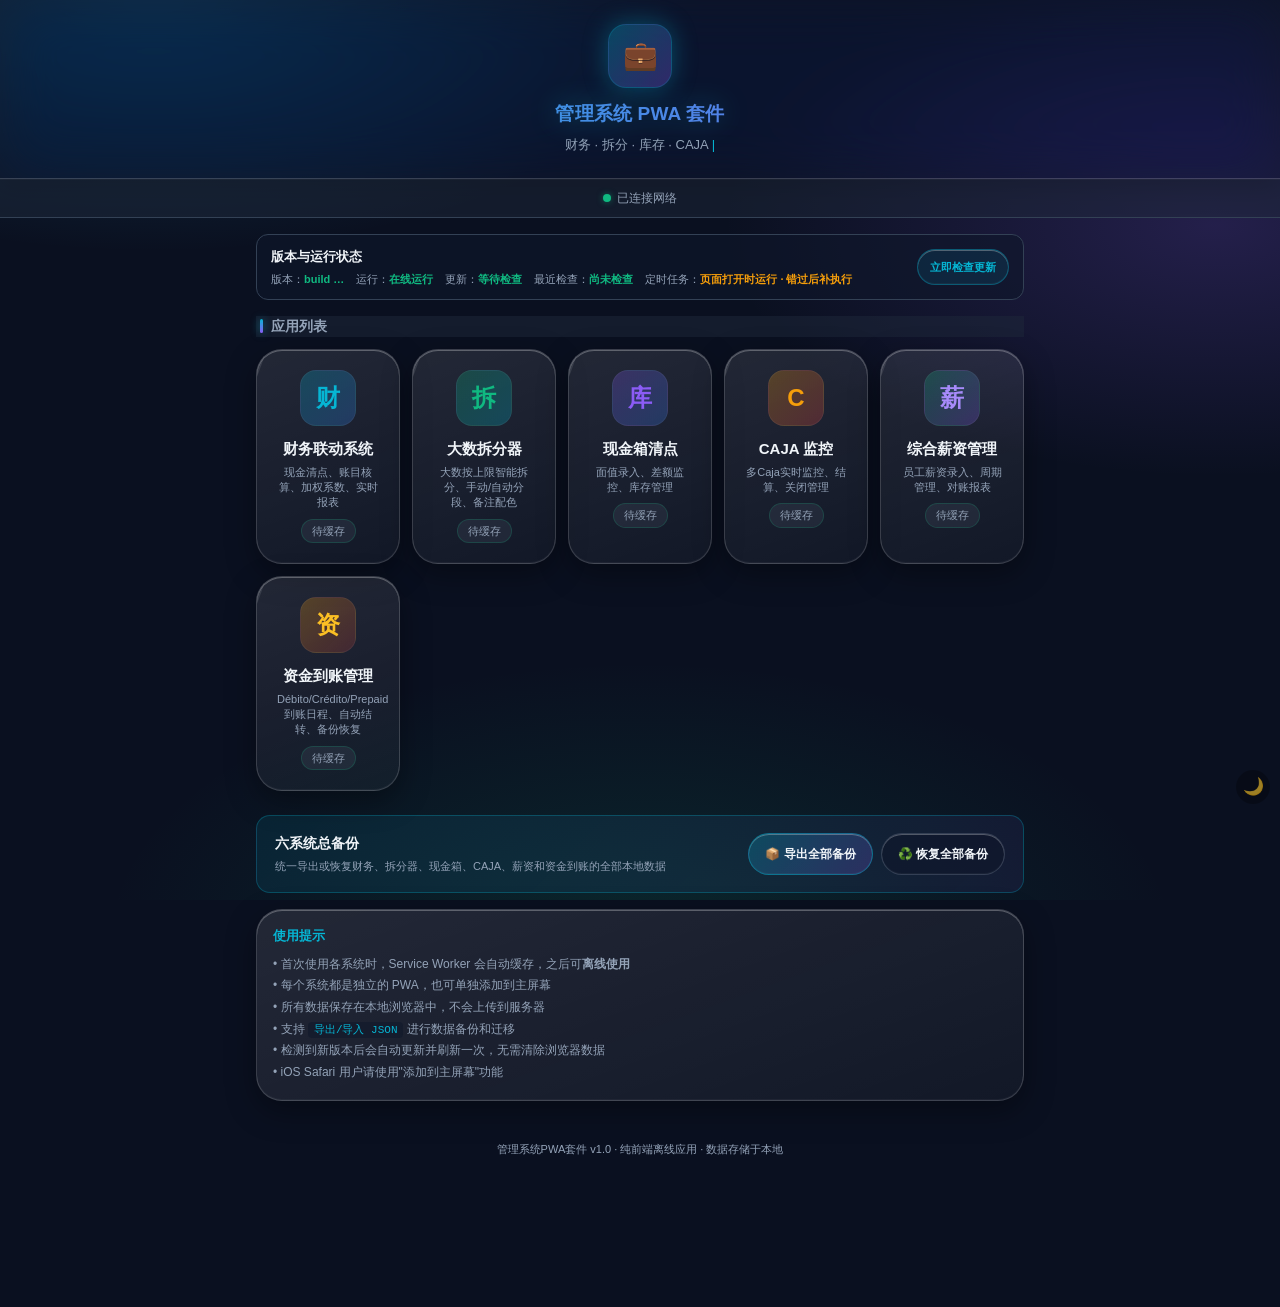
==== commit 6f40ebfc: "voice choice (xiaoxiao/xiaoyi), move keep-awake into settings panel, show real version" ====
--- a/www/index.html
+++ b/www/index.html
@@ -649,7 +649,7 @@
         <div class="suite-status-main">
             <div class="suite-status-title" id="suiteStatusTitle">版本与运行状态</div>
             <div class="suite-status-list" aria-live="polite">
-                <span class="suite-status-item">版本：<strong id="suiteVersion">v44</strong></span>
+                <span class="suite-status-item">版本：<strong id="suiteVersion">build …</strong></span>
                 <span class="suite-status-item">运行：<strong id="suiteRuntime">正在检测…</strong></span>
                 <span class="suite-status-item">更新：<strong id="suiteUpdateState">等待检查</strong></span>
                 <span class="suite-status-item">最近检查：<strong id="suiteLastCheck">尚未检查</strong></span>
@@ -1113,7 +1113,7 @@
     const state = document.getElementById('suiteUpdateState');
     const last = document.getElementById('suiteLastCheck');
     const button = document.getElementById('suiteUpdateBtn');
-    if (version) version.textContent = detail.version || 'v44';
+    if (version) version.textContent = detail.version || 'build …';
     if (state) state.textContent = labels[detail.state] || detail.message || '等待检查';
     if (last) last.textContent = formatUpdateTime(detail.checkedAt);
     if (button) {
@@ -1129,7 +1129,7 @@
     if (window.SuiteUpdater) {
         window.SuiteUpdater.checkNow();
     } else {
-        renderSuiteUpdateStatus({ state: 'unsupported', version: 'v44', checkedAt: Date.now() });
+        renderSuiteUpdateStatus({ state: 'unsupported', version: 'build …', checkedAt: Date.now() });
     }
 }
 
--- a/www/ios26.css
+++ b/www/ios26.css
@@ -141,7 +141,7 @@
 table { border-radius: 16px; }
 .progress-bar { border-radius: 999px !important; }
 ::-webkit-scrollbar { width: 0; height: 0; }
-#vk-keypad { border-radius: 28px 28px 0 0 !important; background: linear-gradient(180deg, #1b2438, #0f1626) !important; border-top: .5px solid rgba(255,255,255,.22) !important; box-shadow: 0 -10px 30px rgba(0,0,0,.5) !important; padding-bottom: calc(10px + env(safe-area-inset-bottom, 0px)) !important; }
+#vk-keypad { border-radius: 28px 28px 0 0 !important; background: linear-gradient(180deg, #1b2438, #0f1626) !important; border-top: .5px solid rgba(255,255,255,.22) !important; box-shadow: 0 -10px 30px rgba(0,0,0,.5) !important; padding-bottom: calc(2px + env(safe-area-inset-bottom, 0px) * 0.35) !important; }
 
 /* 入场渐显不依赖过渡动画，避免动画不推进时卡片整块消失 */
 .fx-reveal, .fx-reveal.fx-shown { opacity: 1 !important; transform: none !important; transition: none !important; }
@@ -181,3 +181,19 @@
 /* 自制键盘弹出时弹窗贴在页头下方,不被页头压住;高度也扣掉页头 */
 body.vk-open .modal.show { padding-top: calc(env(safe-area-inset-top, 0px) + 66px) !important; }
 body.vk-open .modal.show .modal-content { max-height: calc(100vh - var(--vk-h, 460px) - env(safe-area-inset-top, 0px) - 84px) !important; max-height: calc(100dvh - var(--vk-h, 460px) - env(safe-area-inset-top, 0px) - 84px) !important; }
+
+/* ---------- 键盘底部:复制 / 粘贴 + 声音设置 ---------- */
+#vk-keypad .vk-extra { display: flex; gap: 8px; position: relative; }
+#vk-keypad .vk-extra button { flex: 1; min-height: 50px; font-size: 19px; font-weight: 700; border-radius: 16px !important; background: #263149 !important; border: .5px solid rgba(255,255,255,.12) !important; color: #e6f0ff; box-shadow: none; }
+#vk-keypad .vk-extra button[data-act="copy"] { color: #67e8f9; }
+#vk-keypad .vk-extra button[data-act="paste"] { color: #6ee7b7; }
+#vk-keypad .vk-extra button:active { background: var(--cyan, #38bdf8) !important; color: #04121f !important; }
+#vk-keypad .vk-extra .vk-gear { flex: 0 0 56px; font-size: 22px; color: #cbd5e1; }
+#vk-keypad .vk-voice-panel { display: none; flex-direction: column; gap: 10px; padding: 12px 14px; border-radius: 18px; background: #1b2540; border: .5px solid rgba(255,255,255,.18); }
+#vk-keypad .vk-voice-panel.open { display: flex; }
+#vk-keypad .vvp-row { display: flex; align-items: center; gap: 10px; color: #dbe7ff; font-size: 15px; }
+#vk-keypad .vvp-row > span { flex: 0 0 38px; }
+#vk-keypad .vvp-row > b { flex: 0 0 84px; white-space: nowrap; text-align: right; font-variant-numeric: tabular-nums; }
+#vk-keypad .vvp-row input[type=range] { flex: 1; height: 34px; background: transparent !important; border: none !important; box-shadow: none !important; padding: 0 !important; accent-color: #38bdf8; touch-action: pan-x; }
+#vk-keypad .vvp-btns { gap: 8px; }
+#vk-keypad .vvp-btns button { flex: 1; min-height: 42px; font-size: 14px; border-radius: 14px !important; background: #263149 !important; color: #e6f0ff; border: .5px solid rgba(255,255,255,.12) !important; }
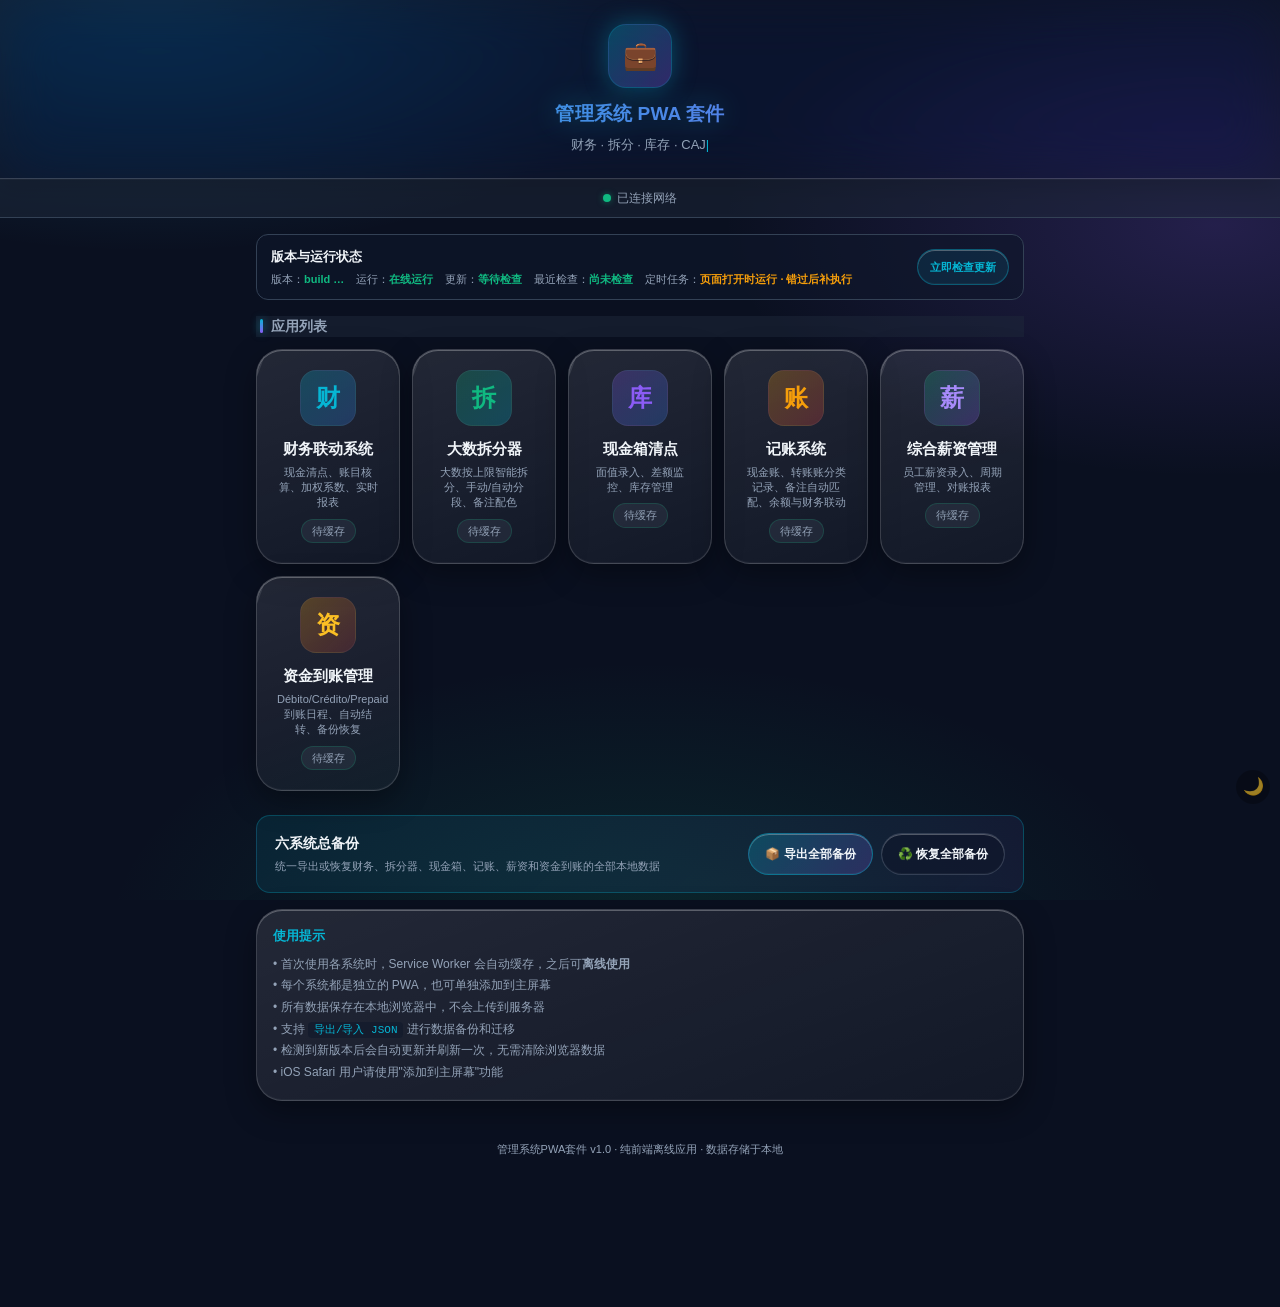
==== commit 92361fb3: "feat: replace CAJA monitor with ledger system (cash/transfer books, history autocomplete, manual fin" ====
--- a/www/index.html
+++ b/www/index.html
@@ -683,11 +683,11 @@
             <div class="app-status uncached" id="status-inventory">待缓存</div>
         </a>
 
-        <a class="app-card" href="./monitor.html" onclick="return openApp(this.href)">
-            <div class="app-icon caja">C</div>
-            <div class="app-name">CAJA 监控</div>
-            <div class="app-desc">多Caja实时监控、结算、关闭管理</div>
-            <div class="app-status uncached" id="status-caja">待缓存</div>
+        <a class="app-card" href="./ledger.html" onclick="return openApp(this.href)">
+            <div class="app-icon caja">账</div>
+            <div class="app-name">记账系统</div>
+            <div class="app-desc">现金账、转账账分类记录、备注自动匹配、余额与财务联动</div>
+            <div class="app-status uncached" id="status-ledger">待缓存</div>
         </a>
 
         <a class="app-card" href="./payroll.html" onclick="return openApp(this.href)">
@@ -708,7 +708,7 @@
     <div class="suite-backup-panel">
         <div class="suite-backup-copy">
             <div class="suite-backup-title">六系统总备份</div>
-            <div class="suite-backup-desc">统一导出或恢复财务、拆分器、现金箱、CAJA、薪资和资金到账的全部本地数据</div>
+            <div class="suite-backup-desc">统一导出或恢复财务、拆分器、现金箱、记账、薪资和资金到账的全部本地数据</div>
         </div>
         <div class="suite-backup-actions">
             <button class="suite-backup-btn" id="suiteBackupBtn" type="button" onclick="exportAllSystemsBackup()">
@@ -747,7 +747,7 @@
 const SUITE_DATABASES = {
     finance: ['financeDB', 'CashAllocationDB'],
     inventory: ['CashBoxDB'],
-    monitor: ['CajaDB'],
+    ledger: ['LedgerDB'],
     payroll: ['SalaryDB']
 };
 
@@ -853,10 +853,7 @@
                 finance: { databases: SUITE_DATABASES.finance.map(name => dumps[name]) },
                 splitter: { persistentData: null, note: '大数拆分器不保存持久数据' },
                 inventory: { databases: SUITE_DATABASES.inventory.map(name => dumps[name]) },
-                monitor: {
-                    databases: SUITE_DATABASES.monitor.map(name => dumps[name]),
-                    localStorage: { caja_config: allLocalStorage.caja_config ?? null }
-                },
+                ledger: { databases: SUITE_DATABASES.ledger.map(name => dumps[name]) },
                 payroll: { databases: SUITE_DATABASES.payroll.map(name => dumps[name]) },
                 arrival: {
                     localStorage: { 'fund-arrival-manager-v1': allLocalStorage['fund-arrival-manager-v1'] ?? null }
@@ -930,7 +927,7 @@
 }
 
 function validateFullBackup(backup) {
-    const requiredSystems = ['finance', 'splitter', 'inventory', 'monitor', 'payroll', 'arrival'];
+    const requiredSystems = ['finance', 'splitter', 'inventory', 'payroll', 'arrival'];
     if (!backup || backup.backupType !== 'management-suite-full-backup' || Number(backup.version) !== 1) {
         throw new Error('这不是本套件导出的总备份文件');
     }
@@ -940,7 +937,7 @@
     const databases = [
         ...(backup.systems.finance.databases || []),
         ...(backup.systems.inventory.databases || []),
-        ...(backup.systems.monitor.databases || []),
+        ...((backup.systems.ledger && backup.systems.ledger.databases) || []),
         ...(backup.systems.payroll.databases || [])
     ];
     for (const database of databases) {
@@ -1071,7 +1068,7 @@
             'finance': './finance.html',
             'splitter': './splitter.html',
             'inventory': './inventory.html',
-            'caja': './monitor.html',
+            'ledger': './ledger.html',
             'salary': './payroll.html',
             'arrival': './arrival.html'
         };
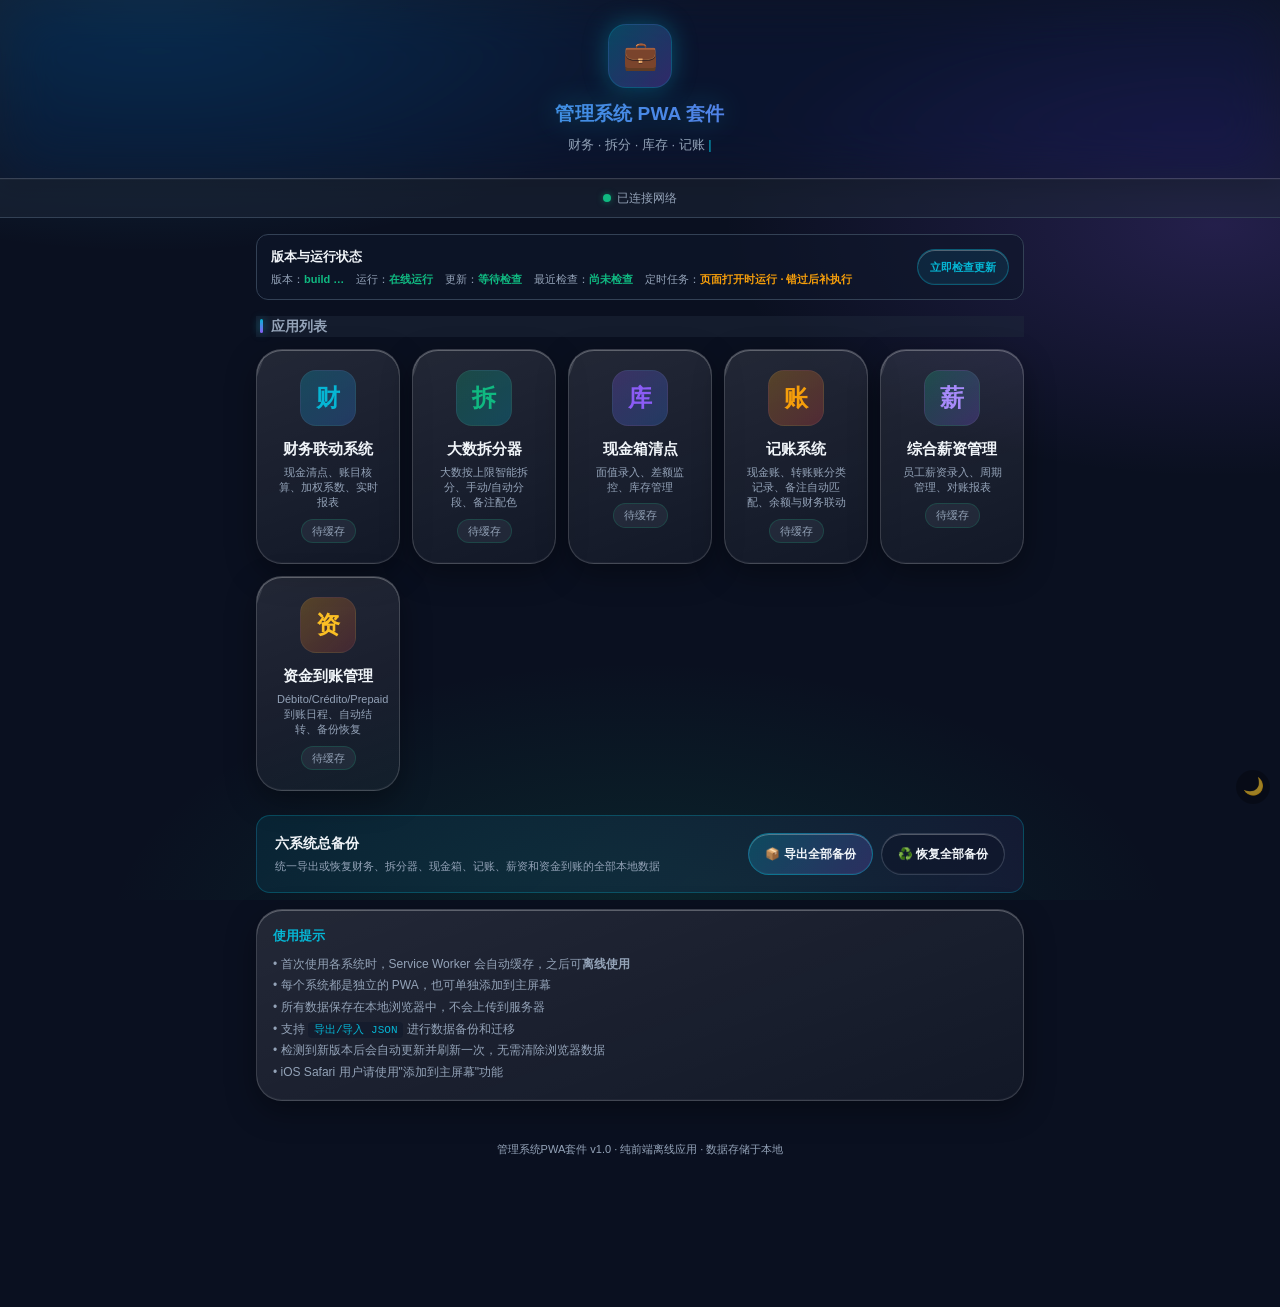
==== commit 0c37a8eb: "fix: update landing text (CAJA -> ledger, six systems)" ====
--- a/www/index.html
+++ b/www/index.html
@@ -1194,7 +1194,7 @@
 // ==========================================
 (function () {
     const el = document.getElementById('typeText');
-    const lines = ['财务 · 拆分 · 库存 · CAJA · 薪资 五大系统整合', '纯前端离线运行 · 数据存储于本地', '祝今天开张大吉，数钱数到手软'];
+    const lines = ['财务 · 拆分 · 库存 · 记账 · 薪资 · 到账 六大系统整合', '纯前端离线运行 · 数据存储于本地', '祝今天开张大吉，数钱数到手软'];
     let li = 0, ci = 0, deleting = false;
     function type() {
         const line = lines[li];
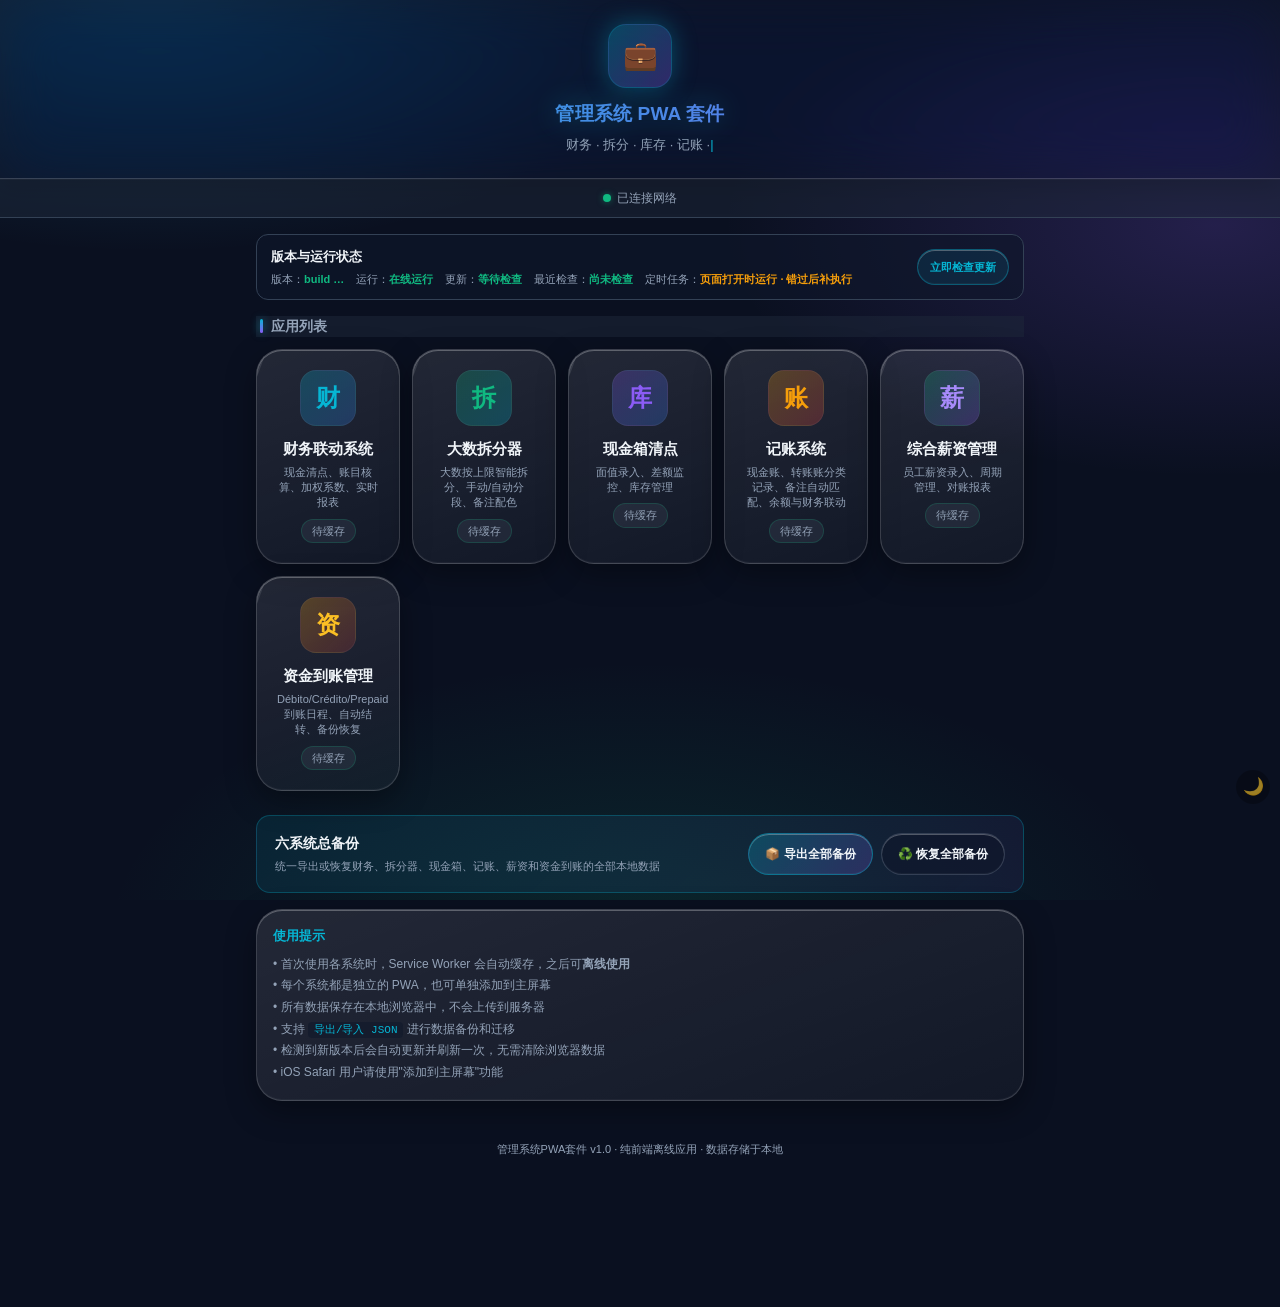
==== commit acf1bc6d: "feat: 数据保护——持久存储、写入即备份、导出到外部、只恢复记账、首页备份带校验码" ====
--- a/www/index.html
+++ b/www/index.html
@@ -865,7 +865,15 @@
         const date = new Date();
         const pad = value => String(value).padStart(2, '0');
         const stamp = `${date.getFullYear()}-${pad(date.getMonth() + 1)}-${pad(date.getDate())}_${pad(date.getHours())}-${pad(date.getMinutes())}-${pad(date.getSeconds())}`;
-        const blob = new Blob([JSON.stringify(backup, null, 2)], { type: 'application/json' });
+        // 用 Backup.serialize 生成带 integrity(sha256 校验码)的文本;缺少 Backup 时回退原写法
+        let backupText;
+        if (window.Backup && window.Backup.serialize) {
+            try { backupText = await Backup.serialize(backup); }
+            catch (error) { backupText = JSON.stringify(backup, null, 2); }
+        } else {
+            backupText = JSON.stringify(backup, null, 2);
+        }
+        const blob = new Blob([backupText], { type: 'application/json' });
         const url = URL.createObjectURL(blob);
         const link = document.createElement('a');
         link.href = url;
@@ -959,15 +967,32 @@
     const buttonText = document.getElementById('suiteRestoreBtnText');
 
     try {
-        const backup = JSON.parse(await file.text());
+        const fileText = await file.text();
+        // 先按文件原文校验 integrity 校验码(不校验 parse 后重新序列化的内容)
+        if (window.Backup && window.Backup.validate) await Backup.validate(fileText);
+        const backup = JSON.parse(fileText);
         const databases = validateFullBackup(backup);
         const exportedTime = backup.exportedAt ? new Date(backup.exportedAt).toLocaleString() : '未知时间';
-        if (!window.confirm(`将使用 ${exportedTime} 的总备份覆盖六个系统当前数据。此操作不可撤销，是否继续？`)) return;
+
+        // 选择恢复范围:restoreSystems 非空时只恢复记账系统
+        let restoreSystems = null;
+        const modeTag = 'only-ledger';
+        if (window.confirm('要恢复哪些数据?\n\n【确定】只恢复「记账系统」，其它系统保持不变\n【取消】继续选择其它方式')) {
+            if (!window.confirm(`将只用 ${exportedTime} 的备份覆盖记账系统当前数据，其它系统不动。此操作不可撤销，是否继续？`)) return;
+            restoreSystems = ['ledger'];
+        } else {
+            if (!window.confirm(`将使用 ${exportedTime} 的总备份覆盖六个系统当前数据。此操作不可撤销，是否继续？`)) return;
+            restoreSystems = null;
+        }
+        const onlyLedger = modeTag === 'only-ledger' && Array.isArray(restoreSystems) && restoreSystems.length > 0;
 
         button.disabled = true;
         buttonText.textContent = '正在恢复…';
         const existingNames = await getExistingDatabaseNames();
-        for (const databaseBackup of databases) {
+        const targetDatabases = onlyLedger && window.Backup && window.Backup.restoreFilter
+            ? Backup.restoreFilter(databases, restoreSystems)
+            : databases;
+        for (const databaseBackup of targetDatabases) {
             const db = await openDatabaseForRestore(databaseBackup, existingNames);
             try {
                 for (const [storeName, storeBackup] of Object.entries(databaseBackup.stores)) {
@@ -979,13 +1004,14 @@
             }
         }
 
-        if (backup.localStorageSnapshot && typeof backup.localStorageSnapshot === 'object') {
+        // 只恢复记账时跳过 localStorage 写回(它属于 arrival 与其它页面的杂项)
+        if (!onlyLedger && backup.localStorageSnapshot && typeof backup.localStorageSnapshot === 'object') {
             for (const [key, value] of Object.entries(backup.localStorageSnapshot)) {
                 if (typeof value === 'string') localStorage.setItem(key, value);
             }
         }
         buttonText.textContent = '恢复完成';
-        window.alert('六个系统的数据已恢复完成，页面将自动刷新。');
+        window.alert(onlyLedger ? '记账系统的数据已恢复完成，页面将自动刷新。' : '六个系统的数据已恢复完成，页面将自动刷新。');
         window.location.reload();
     } catch (error) {
         console.error('[Backup] Restore failed:', error);
